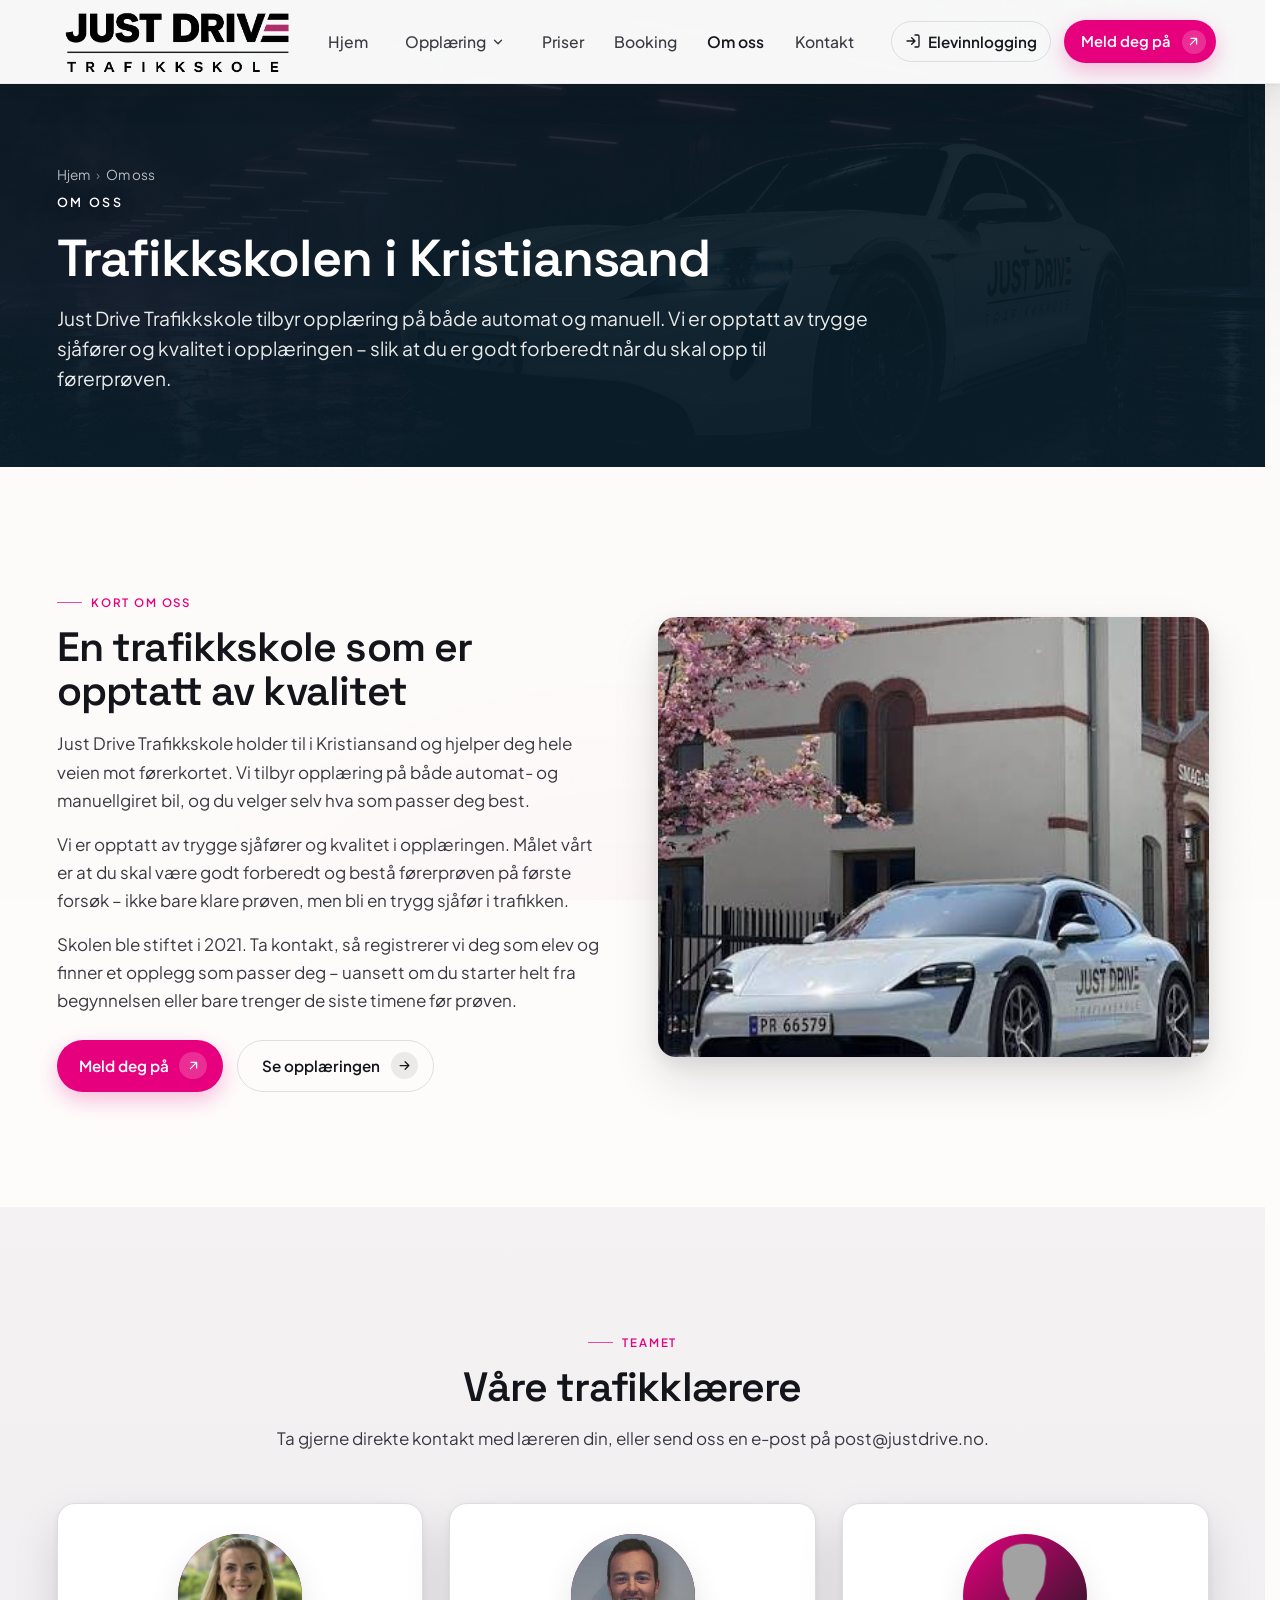
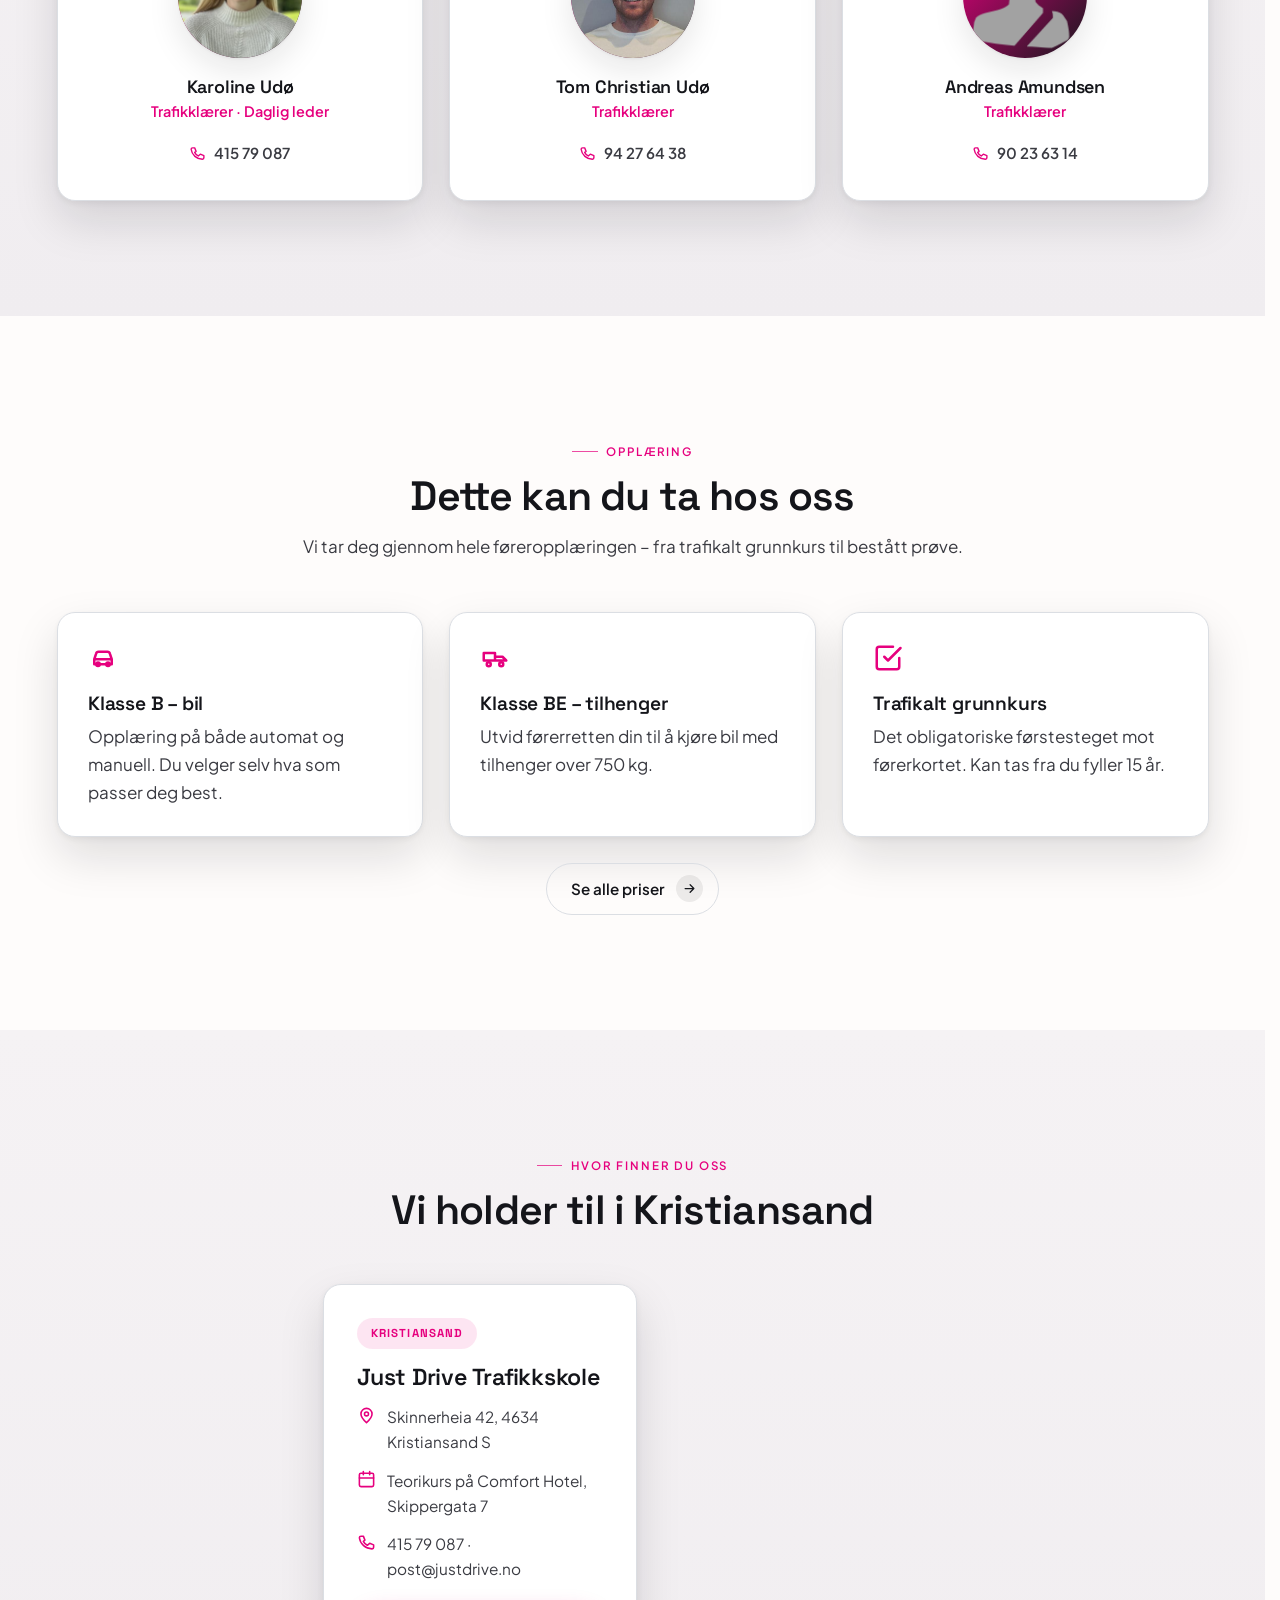
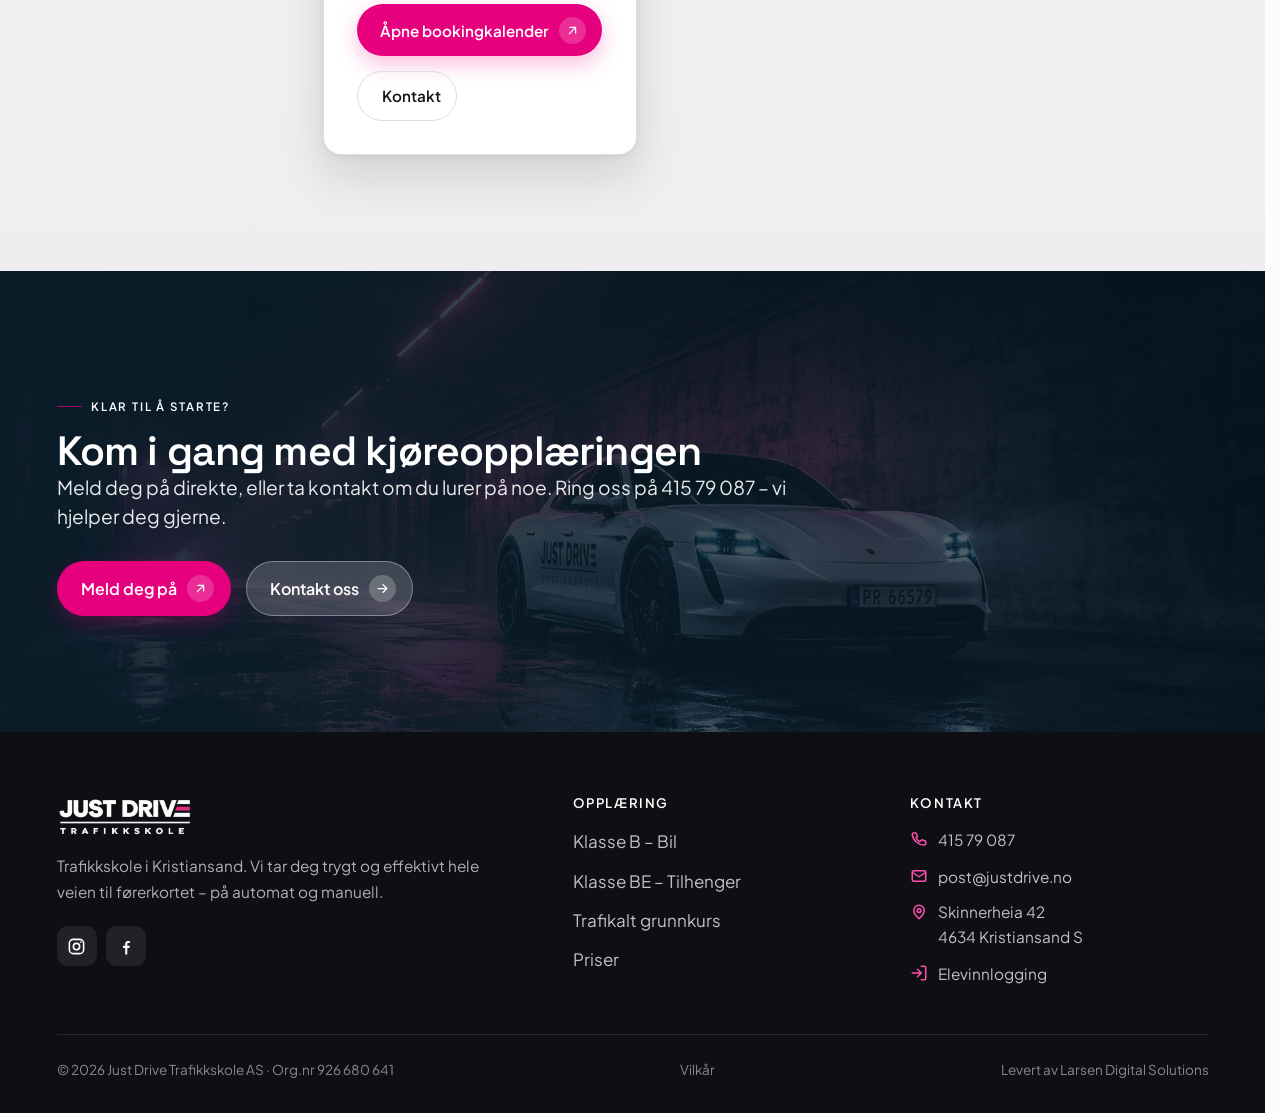
==== om-oss.html @ bc134ac1 "Just Drive Trafikkskole – nettside (utkast) Statisk nettside for Just Drive Trafikkskole AS (Kristia" ====
<!DOCTYPE html>
<html lang="nb">
<head>
  <meta charset="UTF-8">
  <meta name="viewport" content="width=device-width, initial-scale=1">
  <script>document.documentElement.classList.add('js')</script>
  <title>Om oss – Just Drive Trafikkskole i Kristiansand</title>
  <meta name="description" content="Bli kjent med Just Drive Trafikkskole i Kristiansand. Opplæring på automat og manuell, med trafikklærere som er opptatt av trygge sjåfører og kvalitet slik at du består førerprøven på første forsøk.">
  <link rel="canonical" href="https://justdrive.no/om-oss.html">
  <meta name="theme-color" content="#0E0F13">
  <link rel="icon" type="image/png" href="img/favicon.png?v=4">
  <link rel="apple-touch-icon" href="img/favicon.png?v=4">
  <meta property="og:type" content="website">
  <meta property="og:site_name" content="Just Drive Trafikkskole">
  <meta property="og:locale" content="nb_NO">
  <meta property="og:title" content="Om oss – Just Drive Trafikkskole i Kristiansand">
  <meta property="og:description" content="Trafikkskole i Kristiansand. Opplæring på automat og manuell, med fokus på trygge sjåfører og kvalitet i opplæringen.">
  <meta property="og:url" content="https://justdrive.no/om-oss.html">
  <meta property="og:image" content="https://justdrive.no/img/jd-hero.jpg">
  <meta name="twitter:card" content="summary_large_image">
  <meta name="twitter:title" content="Om oss – Just Drive Trafikkskole i Kristiansand">
  <meta name="twitter:description" content="Trafikkskole i Kristiansand. Opplæring på automat og manuell – trygge sjåfører og kvalitet i opplæringen.">
  <meta name="twitter:image" content="https://justdrive.no/img/jd-hero.jpg">
  <meta name="geo.region" content="NO-42">
  <meta name="geo.placename" content="Kristiansand">
  <link rel="stylesheet" href="css/styles.css?v=43">
  <script type="application/ld+json">{"@context":"https://schema.org","@type":"BreadcrumbList","itemListElement":[{"@type":"ListItem","position":1,"name":"Hjem","item":"https://justdrive.no/"},{"@type":"ListItem","position":2,"name":"Om oss","item":"https://justdrive.no/om-oss.html"}]}</script>
  <style>
    .ploc { display: grid; gap: clamp(1.1rem, 2vw, 1.6rem); }
    @media (min-width: 760px) { .ploc { grid-template-columns: 1fr 1fr; } }
    .loc-card { display: flex; flex-direction: column; padding: clamp(1.6rem, 3vw, 2.1rem); }
    .loc-card__tag { display: inline-flex; align-self: flex-start; font-family: var(--font-display); font-weight: 700; font-size: .72rem; letter-spacing: .1em; text-transform: uppercase; color: var(--accent); background: rgba(230,0,126,.1); padding: .36rem .85rem; border-radius: 999px; margin-bottom: 1rem; }
    .loc-card h3 { font-size: 1.45rem; margin-bottom: .9rem; }
    .loc-list { list-style: none; padding: 0; margin: 0 0 1.4rem; display: grid; gap: .8rem; }
    .loc-list li { display: flex; gap: .7rem; align-items: flex-start; font-size: .96rem; color: var(--ink-2); }
    .loc-list svg { flex: none; width: 19px; height: 19px; color: var(--accent); margin-top: 2px; }
    .loc-card .btn-row { margin-top: auto; }
    .team { text-align: center; align-items: center; padding: clamp(1.5rem, 2.6vw, 1.9rem); }
    .team__avatar { width: 124px; height: 124px; border-radius: 50%; overflow: hidden; display: grid; place-items: center; margin: 0 auto 1.2rem; background: linear-gradient(135deg, var(--accent), var(--brand)); box-shadow: var(--shadow-sm); }
    .team__avatar img { width: 100%; height: 100%; object-fit: cover; display: block; }
    .team h3 { font-size: 1.12rem; margin-bottom: .2rem; }
    .team__role { color: var(--accent); font-weight: 600; font-size: .9rem; margin: 0 0 1.1rem; }
    .team__tel { display: inline-flex; align-items: center; gap: .5rem; font-weight: 600; font-size: .94rem; color: var(--ink-2); }
    .team__tel svg { width: 17px; height: 17px; color: var(--accent); flex: none; }
    .team__tel:hover { color: var(--brand); }
  </style>
</head>
<body>
  <a href="#hovedinnhold" class="skip-link">Hopp til innhold</a>

  <!-- ===================== NAV ===================== -->
  <header class="nav">
    <div class="container nav__inner">
      <a class="brand" href="index.html" aria-label="Just Drive Trafikkskole, forside"><img decoding="async" class="brand__logo brand__logo--dark" src="img/logo.png" alt="Just Drive Trafikkskole"><img decoding="async" class="brand__logo brand__logo--light" src="img/logo-hvit.png" alt="" aria-hidden="true"></a>
      <nav class="nav__links" aria-label="Hovedmeny">
        <a href="index.html">Hjem</a>
        <div class="has-dd">
          <button class="dd__btn" aria-haspopup="true" aria-expanded="false">Opplæring
            <svg viewBox="0 0 24 24" fill="none" stroke="currentColor" stroke-width="2.4" stroke-linecap="round" stroke-linejoin="round" aria-hidden="true"><path d="m6 9 6 6 6-6"/></svg>
          </button>
          <div class="dd__panel" role="menu">
            <a href="klasse-b.html" role="menuitem"><span class="dd__ic"><svg viewBox="0 0 24 24" fill="none" stroke="currentColor" stroke-width="2" stroke-linecap="round" stroke-linejoin="round"><path d="M5 13l1.5-4.5A2 2 0 0 1 8.4 7h7.2a2 2 0 0 1 1.9 1.5L19 13M5 13h14v4H5z"/><circle cx="8" cy="17" r="1.4"/><circle cx="16" cy="17" r="1.4"/></svg></span><span><b>Klasse B – Bil</b><span>Manuell eller automat</span></span></a>
            <a href="klasse-be.html" role="menuitem"><span class="dd__ic"><svg viewBox="0 0 24 24" fill="none" stroke="currentColor" stroke-width="2" stroke-linecap="round" stroke-linejoin="round"><path d="M3 8h9v6H3zM12 11h6l3 3v0h-9z"/><circle cx="7" cy="17" r="1.6"/><circle cx="17" cy="17" r="1.6"/></svg></span><span><b>Klasse BE</b><span>Bil med tilhenger</span></span></a>
            <a href="trafikalt-grunnkurs.html" role="menuitem"><span class="dd__ic"><svg viewBox="0 0 24 24" fill="none" stroke="currentColor" stroke-width="2" stroke-linecap="round" stroke-linejoin="round"><path d="M9 11l3 3L22 4"/><path d="M21 12v7a2 2 0 0 1-2 2H5a2 2 0 0 1-2-2V5a2 2 0 0 1 2-2h11"/></svg></span><span><b>Trafikalt grunnkurs</b><span>Obligatorisk førstesteg</span></span></a>
          </div>
        </div>
        <a href="priser.html">Priser</a>
        <a href="booking.html">Booking</a>
        <a href="om-oss.html" aria-current="page">Om oss</a>
        <a href="kontakt.html">Kontakt</a>
      </nav>
      <div class="nav__cta">
        <a class="nav__login" href="https://tabs.no/start" target="_blank" rel="noopener" aria-label="Elevinnlogging (åpner nytt vindu)">
          <svg viewBox="0 0 24 24" fill="none" stroke="currentColor" stroke-width="2" stroke-linecap="round" stroke-linejoin="round" aria-hidden="true"><path d="M15 3h4a2 2 0 0 1 2 2v14a2 2 0 0 1-2 2h-4"/><path d="M10 17 15 12 10 7M15 12H3"/></svg>
          Elevinnlogging
        </a>
        <a class="btn btn--primary" href="kontakt.html">Meld deg på
          <span class="btn__icon" aria-hidden="true"><svg viewBox="0 0 24 24" fill="none" stroke="currentColor" stroke-width="2" stroke-linecap="round" stroke-linejoin="round"><path d="M7 17 17 7M8 7h9v9"/></svg></span>
        </a>
      </div>
      <button class="nav__burger" aria-label="Åpne meny" aria-expanded="false" aria-controls="mobilmeny"><span></span><span></span><span></span></button>
    </div>
  </header>

  <div class="mobile-menu" id="mobilmeny">
    <a class="m-link" href="index.html">Hjem</a>
    <span class="m-link" style="cursor:default;opacity:.7">Opplæring</span>
    <div class="m-sub">
      <a href="klasse-b.html">Klasse B – Bil</a>
      <a href="klasse-be.html">Klasse BE – Tilhenger</a>
      <a href="trafikalt-grunnkurs.html">Trafikalt grunnkurs</a>
    </div>
    <a class="m-link" href="priser.html">Priser</a>
    <a class="m-link" href="booking.html">Booking</a>
    <a class="m-link" href="om-oss.html">Om oss</a>
    <a class="m-link" href="kontakt.html">Kontakt</a>
    <div class="mobile-menu__foot">
      <a class="btn btn--ghost btn--block" href="https://tabs.no/start" target="_blank" rel="noopener">Elevinnlogging</a>
      <a class="btn btn--primary btn--block" href="kontakt.html">Meld deg på</a>
    </div>
  </div>

  <main id="hovedinnhold">

    <!-- ===================== SUBHERO ===================== -->
    <section class="subhero">
      <div class="subhero__bg" aria-hidden="true"><img decoding="async" src="img/jd-hero.jpg" alt="" width="1920" height="900"></div>
      <div class="subhero__scrim" aria-hidden="true"></div>
      <span data-nav-sentinel style="position:absolute;top:60px;height:1px;width:1px"></span>
      <div class="container">
        <nav class="crumbs" aria-label="Brødsmuler"><a href="index.html">Hjem</a><span>›</span> Om oss</nav>
        <span class="eyebrow">Om oss</span>
        <h1 style="margin-top:1rem">Trafikkskolen i Kristiansand</h1>
        <p class="lead">Just Drive Trafikkskole tilbyr opplæring på både automat og manuell. Vi er opptatt av trygge sjåfører og kvalitet i opplæringen – slik at du er godt forberedt når du skal opp til førerprøven.</p>
      </div>
    </section>

    <!-- ===================== KORT OM SKOLEN ===================== -->
    <section class="section">
      <div class="container">
        <div class="split reveal">
          <div class="prose">
            <span class="eyebrow">Kort om oss</span>
            <h2 style="margin:.8rem 0 1rem">En trafikkskole som er opptatt av kvalitet</h2>
            <p>Just Drive Trafikkskole holder til i Kristiansand og hjelper deg hele veien mot førerkortet. Vi tilbyr opplæring på både automat- og manuellgiret bil, og du velger selv hva som passer deg best.</p>
            <p>Vi er opptatt av trygge sjåfører og kvalitet i opplæringen. Målet vårt er at du skal være godt forberedt og bestå førerprøven på første forsøk – ikke bare klare prøven, men bli en trygg sjåfør i trafikken.</p>
            <p>Skolen ble stiftet i 2021. Ta kontakt, så registrerer vi deg som elev og finner et opplegg som passer deg – uansett om du starter helt fra begynnelsen eller bare trenger de siste timene før prøven.</p>
            <div class="btn-row" style="margin-top:1.6rem">
              <a class="btn btn--primary" href="kontakt.html">Meld deg på<span class="btn__icon" aria-hidden="true"><svg viewBox="0 0 24 24" fill="none" stroke="currentColor" stroke-width="2" stroke-linecap="round" stroke-linejoin="round"><path d="M7 17 17 7M8 7h9v9"/></svg></span></a>
              <a class="btn btn--ghost" href="klasse-b.html">Se opplæringen<span class="btn__icon" aria-hidden="true"><svg viewBox="0 0 24 24" fill="none" stroke="currentColor" stroke-width="2" stroke-linecap="round" stroke-linejoin="round"><path d="M5 12h14M13 6l6 6-6 6"/></svg></span></a>
            </div>
          </div>
          <div class="split__media"><img decoding="async" src="img/om-oss.jpg" alt="Just Drive Trafikkskole – skolebilen i Kristiansand" loading="lazy" width="399" height="501"></div>
        </div>
      </div>
    </section>

    <!-- ===================== VÅRE TRAFIKKLÆRERE ===================== -->
    <section class="section section--soft" id="ansatte">
      <div class="container">
        <div class="section-head section-head--center reveal">
          <span class="eyebrow eyebrow--center">Teamet</span>
          <h2>Våre trafikklærere</h2>
          <p class="measure" style="margin:.9rem auto 0">Ta gjerne direkte kontakt med læreren din, eller send oss en e-post på <a href="mailto:post@justdrive.no">post@justdrive.no</a>.</p>
        </div>
        <div class="grid grid-3 reveal">
          <article class="card team">
            <span class="team__avatar"><img decoding="async" src="img/ansatt-karoline.jpg" alt="Karoline Udø" width="124" height="124" loading="lazy"></span>
            <h3>Karoline Udø</h3>
            <p class="team__role">Trafikklærer · Daglig leder</p>
            <a class="team__tel" href="tel:+4741579087"><svg viewBox="0 0 24 24" fill="none" stroke="currentColor" stroke-width="2" stroke-linecap="round" stroke-linejoin="round" aria-hidden="true"><path d="M5 4h3l2 5-2 1.5a11 11 0 0 0 5 5L16 13l5 2v3a2 2 0 0 1-2 2A16 16 0 0 1 3 6a2 2 0 0 1 2-2Z"/></svg>415 79 087</a>
          </article>
          <article class="card team">
            <span class="team__avatar"><img decoding="async" src="img/ansatt-tom.jpg" alt="Tom Christian Udø" width="124" height="124" loading="lazy"></span>
            <h3>Tom Christian Udø</h3>
            <p class="team__role">Trafikklærer</p>
            <a class="team__tel" href="tel:+4794276438"><svg viewBox="0 0 24 24" fill="none" stroke="currentColor" stroke-width="2" stroke-linecap="round" stroke-linejoin="round" aria-hidden="true"><path d="M5 4h3l2 5-2 1.5a11 11 0 0 0 5 5L16 13l5 2v3a2 2 0 0 1-2 2A16 16 0 0 1 3 6a2 2 0 0 1 2-2Z"/></svg>94 27 64 38</a>
          </article>
          <article class="card team">
            <span class="team__avatar"><img decoding="async" src="img/ansatt-andreas.png" alt="Andreas Amundsen" width="124" height="124" loading="lazy"></span>
            <h3>Andreas Amundsen</h3>
            <p class="team__role">Trafikklærer</p>
            <a class="team__tel" href="tel:+4790236314"><svg viewBox="0 0 24 24" fill="none" stroke="currentColor" stroke-width="2" stroke-linecap="round" stroke-linejoin="round" aria-hidden="true"><path d="M5 4h3l2 5-2 1.5a11 11 0 0 0 5 5L16 13l5 2v3a2 2 0 0 1-2 2A16 16 0 0 1 3 6a2 2 0 0 1 2-2Z"/></svg>90 23 63 14</a>
          </article>
        </div>
      </div>
    </section>

    <!-- ===================== HVA VI TILBYR ===================== -->
    <section class="section">
      <div class="container">
        <div class="section-head section-head--center reveal">
          <span class="eyebrow eyebrow--center">Opplæring</span>
          <h2>Dette kan du ta hos oss</h2>
          <p class="measure" style="margin:.9rem auto 0">Vi tar deg gjennom hele føreropplæringen – fra trafikalt grunnkurs til bestått prøve.</p>
        </div>
        <div class="grid grid-3">
          <div class="card reveal" style="padding:1.9rem">
            <span style="color:var(--accent);display:inline-flex"><svg width="30" height="30" viewBox="0 0 24 24" fill="none" stroke="currentColor" stroke-width="2" stroke-linecap="round" stroke-linejoin="round" aria-hidden="true"><path d="M5 13l1.5-4.5A2 2 0 0 1 8.4 7h7.2a2 2 0 0 1 1.9 1.5L19 13M5 13h14v4H5z"/><circle cx="8" cy="17" r="1.4"/><circle cx="16" cy="17" r="1.4"/></svg></span>
            <h3 style="margin:.9rem 0 .4rem;font-size:1.2rem">Klasse B – bil</h3>
            <p>Opplæring på både automat og manuell. Du velger selv hva som passer deg best.</p>
          </div>
          <div class="card reveal" data-delay="1" style="padding:1.9rem">
            <span style="color:var(--accent);display:inline-flex"><svg width="30" height="30" viewBox="0 0 24 24" fill="none" stroke="currentColor" stroke-width="2" stroke-linecap="round" stroke-linejoin="round" aria-hidden="true"><path d="M3 8h9v6H3zM12 11h6l3 3v0h-9z"/><circle cx="7" cy="17" r="1.6"/><circle cx="17" cy="17" r="1.6"/></svg></span>
            <h3 style="margin:.9rem 0 .4rem;font-size:1.2rem">Klasse BE – tilhenger</h3>
            <p>Utvid førerretten din til å kjøre bil med tilhenger over 750 kg.</p>
          </div>
          <div class="card reveal" data-delay="2" style="padding:1.9rem">
            <span style="color:var(--accent);display:inline-flex"><svg width="30" height="30" viewBox="0 0 24 24" fill="none" stroke="currentColor" stroke-width="2" stroke-linecap="round" stroke-linejoin="round" aria-hidden="true"><path d="M9 11l3 3L22 4"/><path d="M21 12v7a2 2 0 0 1-2 2H5a2 2 0 0 1-2-2V5a2 2 0 0 1 2-2h11"/></svg></span>
            <h3 style="margin:.9rem 0 .4rem;font-size:1.2rem">Trafikalt grunnkurs</h3>
            <p>Det obligatoriske førstesteget mot førerkortet. Kan tas fra du fyller 15 år.</p>
          </div>
        </div>
        <div class="center reveal" style="margin-top:1.6rem">
          <a class="btn btn--ghost" href="priser.html">Se alle priser<span class="btn__icon" aria-hidden="true"><svg viewBox="0 0 24 24" fill="none" stroke="currentColor" stroke-width="2" stroke-linecap="round" stroke-linejoin="round"><path d="M5 12h14M13 6l6 6-6 6"/></svg></span></a>
        </div>
      </div>
    </section>

    <!-- ===================== STED ===================== -->
    <section class="section section--soft">
      <div class="container">
        <div class="section-head section-head--center reveal">
          <span class="eyebrow eyebrow--center">Hvor finner du oss</span>
          <h2>Vi holder til i Kristiansand</h2>
        </div>
        <div class="ploc reveal" style="max-width:620px;margin-inline:auto">
          <article class="card loc-card">
            <span class="loc-card__tag">Kristiansand</span>
            <h3>Just Drive Trafikkskole</h3>
            <ul class="loc-list">
              <li><svg viewBox="0 0 24 24" fill="none" stroke="currentColor" stroke-width="2" stroke-linecap="round" stroke-linejoin="round" aria-hidden="true"><path d="M12 21s-7-6.5-7-11a7 7 0 0 1 14 0c0 4.5-7 11-7 11Z"/><circle cx="12" cy="10" r="2.5"/></svg><span>Skinnerheia 42, 4634 Kristiansand S</span></li>
              <li><svg viewBox="0 0 24 24" fill="none" stroke="currentColor" stroke-width="2" stroke-linecap="round" stroke-linejoin="round" aria-hidden="true"><rect x="3" y="4" width="18" height="17" rx="2"/><path d="M16 2v4M8 2v4M3 10h18"/></svg><span>Teorikurs på Comfort Hotel, Skippergata 7</span></li>
              <li><svg viewBox="0 0 24 24" fill="none" stroke="currentColor" stroke-width="2" stroke-linecap="round" stroke-linejoin="round" aria-hidden="true"><path d="M5 4h3l2 5-2 1.5a11 11 0 0 0 5 5L16 13l5 2v3a2 2 0 0 1-2 2A16 16 0 0 1 3 6a2 2 0 0 1 2-2Z"/></svg><span><a href="tel:+4741579087">415 79 087</a> · <a href="mailto:post@justdrive.no">post@justdrive.no</a></span></li>
            </ul>
            <div class="btn-row">
              <a class="btn btn--primary" href="https://justdrivetrafikkskole.tabs.no/kalender" target="_blank" rel="noopener">Åpne bookingkalender<span class="btn__icon" aria-hidden="true"><svg viewBox="0 0 24 24" fill="none" stroke="currentColor" stroke-width="2" stroke-linecap="round" stroke-linejoin="round"><path d="M7 17 17 7M8 7h9v9"/></svg></span></a>
              <a class="btn btn--ghost" href="kontakt.html">Kontakt</a>
            </div>
          </article>
        </div>
      </div>
    </section>

    <!-- ===================== CTA-BAND ===================== -->
    <section class="cta-band section reveal">
      <div class="cta-band__bg" aria-hidden="true"><img decoding="async" src="img/jd-hero-2.jpg" alt="" width="1920" height="900" loading="lazy"></div>
      <div class="cta-band__scrim" aria-hidden="true"></div>
      <div class="container">
        <span class="eyebrow" style="color:#fff">Klar til å starte?</span>
        <h2 style="margin-top:.8rem">Kom i gang med kjøreopplæringen</h2>
        <p class="lead" style="max-width:56ch">Meld deg på direkte, eller ta kontakt om du lurer på noe. Ring oss på 415 79 087 – vi hjelper deg gjerne.</p>
        <div class="btn-row" style="margin-top:1.8rem">
          <a class="btn btn--primary btn--lg" href="kontakt.html">Meld deg på
            <span class="btn__icon" aria-hidden="true"><svg viewBox="0 0 24 24" fill="none" stroke="currentColor" stroke-width="2" stroke-linecap="round" stroke-linejoin="round"><path d="M7 17 17 7M8 7h9v9"/></svg></span>
          </a>
          <a class="btn btn--glass btn--lg" href="kontakt.html">Kontakt oss
            <span class="btn__icon" aria-hidden="true"><svg viewBox="0 0 24 24" fill="none" stroke="currentColor" stroke-width="2" stroke-linecap="round" stroke-linejoin="round"><path d="M5 12h14M13 6l6 6-6 6"/></svg></span>
          </a>
        </div>
      </div>
    </section>

  </main>

  <!-- ===================== FOOTER ===================== -->
  <footer class="footer">
    <div class="container">
      <div class="footer__grid">
        <div>
          <a class="brand" href="index.html" aria-label="Just Drive Trafikkskole, forside">
            <img decoding="async" class="brand__logo" src="img/logo-hvit.png" style="height:40px;width:auto;background:none;padding:0;border:0;border-radius:0;box-shadow:none" alt="Just Drive Trafikkskole">
          </a>
          <p class="footer__about">Trafikkskole i Kristiansand. Vi tar deg trygt og effektivt hele veien til førerkortet – på automat og manuell.</p>
          <div class="footer__social"><a href="https://www.instagram.com/justdrivetrafikkskole/" target="_blank" rel="noopener" aria-label="Følg Just Drive Trafikkskole på Instagram"><svg viewBox="0 0 24 24" fill="none" stroke="currentColor" stroke-width="2" stroke-linecap="round" stroke-linejoin="round" aria-hidden="true"><rect x="3" y="3" width="18" height="18" rx="5"/><circle cx="12" cy="12" r="4"/><circle cx="17.5" cy="6.5" r="1" fill="currentColor" stroke="none"/></svg></a><a href="https://www.facebook.com/justdrivetrafikkskole" target="_blank" rel="noopener" aria-label="Følg Just Drive Trafikkskole på Facebook"><svg viewBox="0 0 24 24" fill="currentColor" aria-hidden="true"><path d="M13 22v-8h2.7l.4-3H13V9.1c0-.87.3-1.46 1.56-1.46H16.2V5.02C15.86 4.97 14.84 4.9 13.85 4.9c-2.06 0-3.47 1.26-3.47 3.57V11H7.7v3h2.68v8H13Z"/></svg></a></div>
        </div>
        <div>
          <h4>Opplæring</h4>
          <ul>
            <li><a href="klasse-b.html">Klasse B – Bil</a></li>
            <li><a href="klasse-be.html">Klasse BE – Tilhenger</a></li>
            <li><a href="trafikalt-grunnkurs.html">Trafikalt grunnkurs</a></li>
            <li><a href="priser.html">Priser</a></li>
          </ul>
        </div>
        <div>
          <h4>Kontakt</h4>
          <ul class="footer__contact">
            <li><svg viewBox="0 0 24 24" fill="none" stroke="currentColor" stroke-width="2" stroke-linecap="round" stroke-linejoin="round" aria-hidden="true"><path d="M5 4h3l2 5-2 1.5a11 11 0 0 0 5 5L16 13l5 2v3a2 2 0 0 1-2 2A16 16 0 0 1 3 6a2 2 0 0 1 2-2Z"/></svg><a href="tel:+4741579087">415 79 087</a></li><li><svg viewBox="0 0 24 24" fill="none" stroke="currentColor" stroke-width="2" stroke-linecap="round" stroke-linejoin="round" aria-hidden="true"><rect x="3" y="5" width="18" height="14" rx="2"/><path d="m3 7 9 6 9-6"/></svg><a href="mailto:post@justdrive.no">post@justdrive.no</a></li>
            <li><svg viewBox="0 0 24 24" fill="none" stroke="currentColor" stroke-width="2" stroke-linecap="round" stroke-linejoin="round" aria-hidden="true"><path d="M12 21s-7-6.5-7-11a7 7 0 0 1 14 0c0 4.5-7 11-7 11Z"/><circle cx="12" cy="10" r="2.5"/></svg><span style="line-height:1.6">Skinnerheia 42<br>4634 Kristiansand S</span></li>
            <li><svg viewBox="0 0 24 24" fill="none" stroke="currentColor" stroke-width="2" stroke-linecap="round" stroke-linejoin="round" aria-hidden="true"><path d="M15 3h4a2 2 0 0 1 2 2v14a2 2 0 0 1-2 2h-4"/><path d="M10 17 15 12 10 7M15 12H3"/></svg><a href="https://tabs.no/start" target="_blank" rel="noopener">Elevinnlogging</a></li>
          </ul>
        </div>
      </div>
      <div class="footer__bar">
        <span>© <span data-year>2026</span> Just Drive Trafikkskole AS · Org.nr 926 680 641</span>
        <a href="vilkar.html">Vilkår</a>
        <span>Levert av Larsen Digital Solutions</span>
      </div>
    </div>
  </footer>

  <div class="mbar">
    <a class="btn btn--ghost" href="priser.html">Se priser</a>
    <a class="btn btn--primary" href="kontakt.html">Meld deg på
      <span class="btn__icon" aria-hidden="true"><svg viewBox="0 0 24 24" fill="none" stroke="currentColor" stroke-width="2" stroke-linecap="round" stroke-linejoin="round"><path d="M7 17 17 7M8 7h9v9"/></svg></span>
    </a>
  </div>

  <script src="js/main.js?v=13" defer></script>
</body>
</html>
---- css/styles.css ----
/* =====================================================================
   Thor Trafikk — designsystem (Molde)
   Palett: "Veibane". Grønn = funksjonell aksent (handling/godkjent),
   rød = sjelden merkevare-spark (logo, tynn understrek), gull = stjerner.
   Radius: knapper = pill, kort = 18px, input = 10px.
   Fonter: Space Grotesk (display) + Plus Jakarta Sans (brødtekst), selvhostet.
   ===================================================================== */

/* ---------- Fonter ---------- */
@font-face { font-family: 'Space Grotesk'; font-style: normal; font-weight: 500; font-display: swap; src: url('../fonts/space-grotesk-500.woff2') format('woff2'); }
@font-face { font-family: 'Space Grotesk'; font-style: normal; font-weight: 600; font-display: swap; src: url('../fonts/space-grotesk-600.woff2') format('woff2'); }
@font-face { font-family: 'Space Grotesk'; font-style: normal; font-weight: 700; font-display: swap; src: url('../fonts/space-grotesk-700.woff2') format('woff2'); }
@font-face { font-family: 'Plus Jakarta Sans'; font-style: normal; font-weight: 400; font-display: swap; src: url('../fonts/jakarta-400.woff2') format('woff2'); }
@font-face { font-family: 'Plus Jakarta Sans'; font-style: normal; font-weight: 500; font-display: swap; src: url('../fonts/jakarta-500.woff2') format('woff2'); }
@font-face { font-family: 'Plus Jakarta Sans'; font-style: normal; font-weight: 600; font-display: swap; src: url('../fonts/jakarta-600.woff2') format('woff2'); }
@font-face { font-family: 'Plus Jakarta Sans'; font-style: normal; font-weight: 700; font-display: swap; src: url('../fonts/jakarta-700.woff2') format('woff2'); }

/* ---------- Tokens ---------- */
:root {
  --ink: #14151A;          /* tekst – nær sort */
  --ink-2: #3A3B42;        /* sekundær tekst */
  --muted: #6B7177;        /* dempet */
  --brand: #17181D;        /* nær sort: solid-nav-lenker, aksent på lyst */
  --brand-dark: #000000;
  --accent: #E6007E;       /* JUST DRIVE magenta – CTA-bakgrunn (hvit tekst, AA ~5:1) */
  --accent-hover: #C0006A;
  --accent-bright: #FF4FB0;/* dekor: fokusring, ikon-uthev */
  --spark: #E6007E;        /* magenta-spark fra logoen */
  --gold: #F4B740;         /* stjerner */
  --bg: #FEFCFB;           /* varm, lys near-white – hvite kort popper, ikke grått */
  --bg-soft: #F7EFF3;      /* mild blush i merkefargen (ikke grått) */
  --bg-deep: #0E0F13;      /* mørk seksjon / footer – nær sort */
  --surface: #FFFFFF;
  --hairline: #DBDEE3;
  --hairline-soft: #EAECEF;

  --r-card: 18px;
  --r-card-inner: 12px;
  --r-input: 10px;
  --r-sm: 8px;
  --r-pill: 999px;

  --shadow-sm: 0 1px 3px rgba(17,18,22,.06), 0 12px 32px rgba(17,18,22,.10);
  --shadow-md: 0 6px 20px rgba(17,18,22,.08), 0 22px 48px rgba(17,18,22,.12);
  --shadow-lg: 0 30px 70px rgba(23,24,29,.16);

  --ease: cubic-bezier(0.16, 1, 0.3, 1);
  --ease-spring: cubic-bezier(0.32, 0.72, 0, 1);

  --font-display: 'Space Grotesk', ui-sans-serif, system-ui, sans-serif;
  --font-body: 'Plus Jakarta Sans', ui-sans-serif, system-ui, sans-serif;

  --maxw: 1200px;
  --nav-h: 84px;
}

/* ---------- Reset / base ---------- */
*, *::before, *::after { box-sizing: border-box; }
* { margin: 0; }
html { scroll-behavior: smooth; -webkit-text-size-adjust: 100%; scrollbar-gutter: stable; scroll-padding-top: calc(var(--nav-h) + 16px); }
body {
  font-family: var(--font-body);
  color: var(--ink);
  background: var(--bg);
  font-size: 1.0625rem;
  line-height: 1.65;
  -webkit-font-smoothing: antialiased;
  text-rendering: optimizeLegibility;
  overflow-x: hidden;
}
/* Ambient dybde: subtile gløder + grain – faste lag bak innholdet (ingen blur → ingen scroll-kost) */
body::before {
  content: ''; position: fixed; inset: 0; z-index: -1; pointer-events: none;
  background:
    radial-gradient(66rem 46rem at 3% -12%, rgba(230,0,126,.055), transparent 56%),
    radial-gradient(58rem 46rem at 106% 2%, rgba(16,17,22,.06), transparent 55%),
    radial-gradient(58rem 44rem at 50% 120%, rgba(230,0,126,.03), transparent 60%);
}
body::after {
  content: ''; position: fixed; inset: 0; z-index: -1; pointer-events: none; opacity: .035;
  background-image: url("data:image/svg+xml,%3Csvg xmlns='http://www.w3.org/2000/svg' width='200' height='200'%3E%3Cfilter id='n'%3E%3CfeTurbulence type='fractalNoise' baseFrequency='0.8' numOctaves='2' stitchTiles='stitch'/%3E%3C/filter%3E%3Crect width='100%25' height='100%25' filter='url(%23n)'/%3E%3C/svg%3E");
  background-size: 200px 200px;
}
img { display: block; max-width: 100%; height: auto; }
a { color: inherit; text-decoration: none; }
button { font: inherit; cursor: pointer; }
[hidden] { display: none !important; }
:focus-visible { outline: 2px solid var(--accent-bright); outline-offset: 3px; border-radius: 4px; }

/* ---------- Typografi ---------- */
h1, h2, h3, h4 { font-family: var(--font-display); font-weight: 600; line-height: 1.08; letter-spacing: -0.02em; color: var(--ink); }
.h-display { font-size: clamp(2.6rem, 6vw, 4.6rem); font-weight: 700; line-height: 1.02; letter-spacing: -0.03em; }
h1 { font-size: clamp(2.1rem, 4.2vw, 3.25rem); }
h2 { font-size: clamp(1.8rem, 3.2vw, 2.6rem); }
h3 { font-size: clamp(1.2rem, 1.6vw, 1.45rem); letter-spacing: -0.01em; }
p { color: var(--ink-2); }
.lead { font-size: clamp(1.1rem, 1.5vw, 1.3rem); color: var(--ink-2); line-height: 1.55; }
.measure { max-width: 62ch; }
.muted { color: var(--muted); }
strong { font-weight: 600; color: var(--ink); }
.prose p + p { margin-top: 1rem; }
.prose h3 { margin: 2rem 0 .6rem; }
.prose ul { margin: 1rem 0 0; padding-left: 0; list-style: none; display: grid; gap: .7rem; }
.prose ul li { position: relative; padding-left: 1.6rem; color: var(--ink-2); }
.prose ul li::before { content: ""; position: absolute; left: 0; top: .62em; width: 8px; height: 8px; border-radius: 50%; background: var(--accent); }

.eyebrow {
  display: inline-flex; align-items: center; gap: .55rem;
  font-family: var(--font-body); font-weight: 600;
  font-size: .72rem; letter-spacing: .16em; text-transform: uppercase;
  color: var(--accent);
}
.eyebrow::before { content: ""; width: 1.6rem; height: 1px; background: var(--accent); display: inline-block; opacity: .7; }
.eyebrow--center { justify-content: center; }

/* ---------- Layout ---------- */
.container { width: 100%; max-width: var(--maxw); margin-inline: auto; padding-inline: 24px; }
.container--narrow { max-width: 860px; }
.section { padding-block: clamp(72px, 9vw, 132px); }
.section--soft { background: linear-gradient(180deg, #F5F2F4 0%, #F0EDF0 100%); }
.section--deep { background: var(--bg-deep); color: #ECEEF1; }
.section--tight { padding-block: clamp(56px, 6vw, 88px); }
.section-head { max-width: 64ch; margin-bottom: clamp(2.2rem, 4vw, 3.4rem); }
.section-head h2 { margin-top: .8rem; }
.section-head p { margin-top: 1rem; }
.section-head--center { margin-inline: auto; text-align: center; }

.grid { display: grid; gap: clamp(1.1rem, 2vw, 1.6rem); }
@media (min-width: 768px) {
  .grid-2 { grid-template-columns: repeat(2, 1fr); }
  .grid-3 { grid-template-columns: repeat(3, 1fr); }
  .grid-4 { grid-template-columns: repeat(4, 1fr); }
}

/* ---------- Knapper ---------- */
.btn {
  display: inline-flex; align-items: center; gap: .65rem;
  font-family: var(--font-body); font-weight: 600; font-size: .95rem;
  padding: .72rem .95rem .72rem 1.35rem;
  border-radius: var(--r-pill); border: 1px solid transparent;
  transition: transform .4s var(--ease-spring), background-color .3s var(--ease), box-shadow .3s var(--ease), color .3s var(--ease), border-color .3s var(--ease);
  white-space: nowrap;
}
.btn:active { transform: scale(.975); }
.btn__icon { display: grid; place-items: center; width: 1.7rem; height: 1.7rem; border-radius: var(--r-pill); background: rgba(255,255,255,.18); transition: transform .45s var(--ease-spring), background-color .3s var(--ease); }
.btn__icon svg { width: 15px; height: 15px; }
.btn:hover .btn__icon { transform: translate(2px, -1px); }

.btn--primary { background: var(--accent); color: #fff; box-shadow: 0 8px 22px rgba(230,0,126,.26); }
.btn--primary:hover { background: var(--accent-hover); box-shadow: 0 12px 30px rgba(230,0,126,.32); }

.btn--ghost { background: transparent; color: var(--ink); border-color: var(--hairline); padding-left: 1.5rem; }
.btn--ghost:hover { border-color: var(--brand); background: rgba(23,24,29,.04); }
.btn--ghost .btn__icon { background: rgba(23,24,29,.08); color: var(--brand); }

.btn--glass { background: rgba(255,255,255,.17); color: #fff; border-color: rgba(255,255,255,.34); padding-left: 1.5rem; }
.btn--glass:hover { background: rgba(255,255,255,.2); }
.btn--glass .btn__icon { background: rgba(255,255,255,.22); }

.btn--lg { font-size: 1rem; padding: .82rem 1rem .82rem 1.45rem; }
.btn--block { display: flex; justify-content: center; width: 100%; }
.btn-row { display: flex; flex-wrap: wrap; gap: .9rem; }

/* ---------- Navigasjon ---------- */
.nav { position: fixed; inset: 0 0 auto 0; z-index: 100; height: var(--nav-h); display: flex; align-items: center; transition: background-color .4s var(--ease), box-shadow .4s var(--ease), border-color .4s var(--ease); border-bottom: 1px solid transparent; }
.nav__inner { display: flex; align-items: center; justify-content: space-between; gap: 1.25rem; width: 100%; }
.nav.is-solid { background: rgba(255,255,255,.97); border-color: var(--hairline-soft); box-shadow: var(--shadow-sm); }
.brand { display: inline-flex; align-items: center; }
.brand__logo { height: 42px; width: auto; display: block; }
/* tekstlogo-fallback til ekte logo er på plass */
.brand__text { font-family: var(--font-display); font-weight: 700; font-size: 1.35rem; letter-spacing: -0.02em; color: #fff; display: inline-flex; align-items: center; gap: .55rem; transition: color .4s var(--ease); }
.nav.is-solid .brand__text { color: var(--ink); }
.brand__text .spark { color: var(--spark); }
.brand__mark { width: 30px; height: 30px; flex: none; }

.nav__links { display: none; align-items: center; gap: 1.9rem; }
.nav__links > a, .dd__btn { font-weight: 500; font-size: .98rem; color: rgba(255,255,255,.88); transition: color .25s var(--ease); background: none; border: 0; font-family: var(--font-body); }
.nav.is-solid .nav__links > a, .nav.is-solid .dd__btn { color: var(--ink-2); }
.nav__links > a:hover, .dd__btn:hover { color: #fff; }
.nav.is-solid .nav__links > a:hover, .nav.is-solid .dd__btn:hover { color: var(--brand); }
.nav__links a[aria-current="page"] { color: #fff; font-weight: 600; }
.nav.is-solid .nav__links a[aria-current="page"] { color: var(--brand); }

/* dropdown */
.has-dd { position: relative; }
.dd__btn { display: inline-flex; align-items: center; gap: .35rem; cursor: pointer; }
.dd__btn svg { width: 14px; height: 14px; transition: transform .3s var(--ease); }
.has-dd:hover .dd__btn svg, .dd__btn[aria-expanded="true"] svg { transform: rotate(180deg); }
.dd__panel {
  position: absolute; top: calc(100% + 18px); left: 50%; transform: translateX(-50%) translateY(10px);
  min-width: 348px; background: #fff; border: 1px solid var(--hairline-soft); border-radius: 18px;
  box-shadow: 0 2px 8px rgba(17,18,22,.04), 0 24px 56px rgba(17,18,22,.16); padding: .5rem;
  opacity: 0; visibility: hidden; transition: opacity .28s var(--ease), transform .45s var(--ease-spring), visibility .28s; z-index: 50;
}
/* liten pil opp mot knappen */
.dd__panel::before { content: ""; position: absolute; top: -7px; left: 50%; transform: translateX(-50%) rotate(45deg); width: 14px; height: 14px; background: #fff; border-left: 1px solid var(--hairline-soft); border-top: 1px solid var(--hairline-soft); border-radius: 4px 0 0 0; }
.has-dd:hover .dd__panel, .has-dd:focus-within .dd__panel, .dd__panel.is-open { opacity: 1; visibility: visible; transform: translateX(-50%) translateY(0); }
.dd__panel a { position: relative; display: flex; gap: .9rem; align-items: center; padding: .8rem .9rem; border-radius: 13px; color: var(--ink); transition: background-color .22s var(--ease); }
.dd__panel a + a { margin-top: 2px; }
.dd__panel a:hover, .dd__panel a:focus-visible { background: var(--bg-soft); }
.dd__panel a[aria-current="page"] { background: rgba(230,0,126,.06); }
.dd__ic { flex: none; width: 42px; height: 42px; border-radius: 12px; display: grid; place-items: center; background: var(--bg-soft); color: var(--accent); border: 1px solid var(--hairline-soft); transition: background-color .22s var(--ease), color .22s var(--ease), border-color .22s var(--ease); }
.dd__panel a:hover .dd__ic, .dd__panel a[aria-current="page"] .dd__ic { background: var(--accent); color: #fff; border-color: var(--accent); }
.dd__ic svg { width: 20px; height: 20px; }
.dd__panel b { display: block; font-family: var(--font-display); font-weight: 600; font-size: 1rem; letter-spacing: -0.01em; color: var(--ink); transition: color .22s var(--ease); }
.dd__panel a:hover b { color: var(--brand); }
.dd__panel a > span:last-child > span { display: block; font-size: .82rem; color: var(--muted); line-height: 1.35; margin-top: .1rem; }

.nav__cta { display: none; align-items: center; gap: .8rem; }
.nav__login { font-weight: 600; font-size: .95rem; color: #fff; display: inline-flex; align-items: center; gap: .45rem; padding: .46rem .8rem; border-radius: var(--r-pill); border: 1px solid rgba(255,255,255,.34); transition: background-color .25s var(--ease), border-color .25s var(--ease), color .25s var(--ease); }
.nav__login:hover { background: rgba(255,255,255,.14); }
.nav__login svg { width: 16px; height: 16px; }
.nav.is-solid .nav__login { color: var(--brand); border-color: var(--hairline); }
.nav.is-solid .nav__login:hover { background: var(--bg-soft); border-color: var(--brand); }

.nav__burger { display: flex; flex-direction: column; align-items: center; justify-content: center; gap: 5px; width: 46px; height: 46px; border-radius: 12px; background: rgba(255,255,255,.14); border: 1px solid rgba(255,255,255,.25); }
.nav.is-solid .nav__burger { background: var(--bg-soft); border-color: var(--hairline); }
.nav__burger span { display: block; width: 20px; height: 2px; background: #fff; border-radius: 2px; transition: transform .4s var(--ease-spring), opacity .25s var(--ease); }
.nav.is-solid .nav__burger span { background: var(--ink); }
.nav__burger[aria-expanded="true"] span:nth-child(1) { transform: translateY(7px) rotate(45deg); }
.nav__burger[aria-expanded="true"] span:nth-child(2) { opacity: 0; }
.nav__burger[aria-expanded="true"] span:nth-child(3) { transform: translateY(-7px) rotate(-45deg); }

@media (min-width: 1040px) {
  .nav__links, .nav__cta { display: flex; }
  .nav__burger { display: none; }
}

/* mobilmeny-overlegg */
.mobile-menu { position: fixed; inset: 0; z-index: 99; padding: calc(var(--nav-h) + 18px) 24px 28px; background: rgba(14,15,19,.985); display: flex; flex-direction: column; gap: .1rem; overflow-y: auto; opacity: 0; visibility: hidden; transform: translateY(-8px); transition: opacity .4s var(--ease), transform .5s var(--ease-spring), visibility .4s; }
.mobile-menu.is-open { opacity: 1; visibility: visible; transform: none; }
.mobile-menu a.m-link { font-family: var(--font-display); font-weight: 600; font-size: 1.5rem; color: #fff; padding: .55rem 0; border-bottom: 1px solid rgba(255,255,255,.12); opacity: 0; transform: translateY(14px); transition: opacity .5s var(--ease), transform .6s var(--ease-spring); }
.mobile-menu.is-open a.m-link { opacity: 1; transform: none; }
.mobile-menu.is-open a.m-link:nth-child(1) { transition-delay: .06s; }
.mobile-menu.is-open a.m-link:nth-child(2) { transition-delay: .10s; }
.mobile-menu.is-open a.m-link:nth-child(3) { transition-delay: .14s; }
.mobile-menu.is-open a.m-link:nth-child(4) { transition-delay: .18s; }
.mobile-menu.is-open a.m-link:nth-child(5) { transition-delay: .22s; }
.mobile-menu.is-open a.m-link:nth-child(6) { transition-delay: .26s; }
.m-sub { display: grid; grid-template-columns: 1fr 1fr; gap: .4rem; padding: .7rem 0; opacity: 0; transform: translateY(14px); transition: opacity .5s var(--ease) .2s, transform .6s var(--ease-spring) .2s; }
.mobile-menu.is-open .m-sub { opacity: 1; transform: none; }
.m-sub a { font-size: .95rem; font-weight: 600; color: rgba(255,255,255,.92); background: rgba(255,255,255,.08); border-radius: 10px; padding: .65rem .8rem; }
.mobile-menu__foot { margin-top: auto; display: grid; gap: .8rem; padding-top: 1.4rem; }
.mobile-menu__foot .btn { width: 100%; justify-content: center; }
.mobile-menu__tel { color: #fff; font-size: 1.1rem; font-weight: 600; display: inline-flex; align-items: center; gap: .6rem; justify-content: center; }
body.menu-open { overflow: hidden; }
body.menu-open .nav { background: transparent; box-shadow: none; border-color: transparent; }
body.menu-open .brand__text { color: #fff; }

/* ---------- Hero ---------- */
.hero { position: relative; width: 100%; min-height: clamp(620px, 90vh, 860px); display: flex; align-items: stretch; color: #fff; isolation: isolate; }
.hero__bg { position: absolute; inset: 0; z-index: -2; overflow: hidden; }
.hero__bg img { width: 100%; height: 100%; object-fit: cover; }
.hero__scrim { position: absolute; inset: 0; z-index: -1; background: linear-gradient(90deg, rgba(14,15,19,.80) 0%, rgba(14,15,19,.55) 24%, rgba(14,15,19,.22) 48%, rgba(14,15,19,0) 72%); }
.hero__inner { display: flex; flex-direction: column; justify-content: space-between; padding-top: calc(var(--nav-h) + clamp(2.5rem, 12vh, 7.5rem)); padding-bottom: clamp(1.6rem, 4vh, 2.6rem); }
@media (min-width: 1024px) { .hero .hero__inner { max-width: none; margin-inline: 0; padding-left: clamp(40px, 7vw, 150px); padding-right: 40px; } }
.hero h1 { color: #fff; margin: 1.2rem 0 1.3rem; max-width: 16ch; font-size: clamp(2.4rem, 5vw, 3.8rem); line-height: 1.05; letter-spacing: -0.03em; text-shadow: 0 2px 34px rgba(0,0,0,.34); }
.hero .lead { color: rgba(255,255,255,.93); max-width: 34ch; text-shadow: 0 1px 14px rgba(0,0,0,.35); }
.hero .eyebrow, .subhero .eyebrow { color: rgba(255,255,255,.96); font-size: .78rem; letter-spacing: .22em; text-shadow: 0 1px 14px rgba(0,0,0,.5); }
.hero .eyebrow::before, .subhero .eyebrow::before { display: none; }
.hero .btn-row { margin-top: 2rem; }
.hero__badges { display: flex; flex-wrap: wrap; gap: .7rem 2.2rem; justify-content: center; }
.hero__badge { display: inline-flex; align-items: center; gap: .6rem; font-weight: 600; font-size: .95rem; color: #fff; text-shadow: 0 1px 10px rgba(0,0,0,.45); }
.hero__badge svg { width: 20px; height: 20px; color: var(--accent-bright); flex: none; }
/* Hero på mobil: la høyden følge innholdet og pakk punktene pent */
@media (max-width: 700px) {
  .hero { min-height: auto; }
  .hero__inner { padding-top: calc(var(--nav-h) + 1.8rem); padding-bottom: 2rem; gap: 2.4rem; }
  .hero__badges { justify-content: flex-start; gap: .55rem 1.5rem; }
}

@media (prefers-reduced-motion: no-preference) {
  html.js .hero__inner > * { opacity: 0; animation: heroIn .9s var(--ease) both; }
  html.js .hero__inner > h1 { animation-delay: .12s; }
  html.js .hero__inner > .lead { animation-delay: .24s; }
  html.js .hero__inner > .btn-row { animation-delay: .36s; }
  html.js .hero__inner > .hero__badges { animation-delay: .48s; }
}
@keyframes heroIn { from { opacity: 0; transform: translateY(18px); filter: blur(6px); } to { opacity: 1; transform: none; filter: blur(0); } }

/* ---------- Sub-hero (innersider) ---------- */
.subhero { position: relative; color: #fff; isolation: isolate; overflow: hidden; padding-top: calc(var(--nav-h) + clamp(2.6rem, 7vw, 5rem)); padding-bottom: clamp(2.6rem, 7vw, 4.6rem); background: var(--bg-deep); }
.subhero__bg { position: absolute; inset: 0; z-index: -2; }
.subhero__bg img { width: 100%; height: 100%; object-fit: cover; opacity: .4; }
.subhero__scrim { position: absolute; inset: 0; z-index: -1; background: linear-gradient(180deg, rgba(10,30,42,.72), rgba(10,30,42,.93)); }
.subhero h1 { color: #fff; margin: 1rem 0 1.1rem; max-width: 20ch; }
.subhero .lead { color: rgba(255,255,255,.9); max-width: 58ch; }
.subhero .eyebrow { color: #fff; }
.subhero .btn-row { margin-top: 1.8rem; }
.crumbs { font-size: .85rem; color: rgba(255,255,255,.7); display: flex; flex-wrap: wrap; gap: .4rem; align-items: center; }
.crumbs a:hover { color: #fff; }
.crumbs span { opacity: .6; }

/* ---------- Fordeler (linjeikoner) ---------- */
.fordeler { display: grid; gap: clamp(1.8rem, 3vw, 2.6rem); }
@media (min-width: 768px) { .fordeler { grid-template-columns: repeat(3, 1fr); } }
.fordel__ic { color: var(--accent); margin-bottom: 1rem; }
.fordel__ic svg { width: 30px; height: 30px; }
.fordel h3 { font-size: 1.16rem; margin-bottom: .45rem; }
.fordel p { font-size: .98rem; }

/* ---------- Trust-stripe / stats ---------- */
.trust { background: var(--brand); color: #fff; padding-block: 13px; }
.trust__grid { display: grid; grid-template-columns: repeat(2, 1fr); gap: 1px; background: rgba(255,255,255,.16); border-radius: var(--r-card); overflow: hidden; }
@media (min-width: 768px) { .trust__grid { grid-template-columns: repeat(4, 1fr); } }
.trust__item { background: var(--brand); padding: .55rem 1rem; text-align: center; }
.trust__item--link { transition: background-color .25s var(--ease); }
.trust__item--link:hover { background: var(--brand-dark); }
.trust__item--link .trust__label { text-decoration: underline; text-underline-offset: 3px; text-decoration-color: rgba(255,255,255,.4); }
.trust__num { font-family: var(--font-display); font-weight: 700; font-size: clamp(1.02rem, 1.5vw, 1.3rem); line-height: 1.1; letter-spacing: -0.02em; display: block; }
.trust__label { display: block; margin-top: .2rem; font-size: .78rem; color: rgba(255,255,255,.8); }

.stats { display: grid; grid-template-columns: repeat(2, 1fr); gap: .6rem clamp(.8rem, 2vw, 1.2rem); max-width: 900px; margin-inline: auto; }
@media (min-width: 820px) { .stats { grid-template-columns: repeat(4, 1fr); } }
.stat { text-align: center; padding: .7rem .5rem; }
@media (min-width: 820px) { .stat + .stat { border-left: 1px solid var(--hairline-soft); } .section--deep .stat + .stat { border-left-color: rgba(255,255,255,.14); } }
.stat__num { display: block; font-family: var(--font-display); font-weight: 700; font-size: clamp(2rem, 3.4vw, 2.7rem); line-height: 1; letter-spacing: -0.03em; color: var(--accent); white-space: nowrap; }
.section--deep .stat__num { color: #fff; }
.stat__label { display: block; margin-top: .5rem; font-size: .9rem; line-height: 1.3; color: var(--muted); }
.section--deep .stat__label { color: rgba(236,238,241,.74); }

/* ---------- Kort ---------- */
.card { background: var(--surface); border-radius: var(--r-card); border: 1px solid var(--hairline); box-shadow: 0 2px 6px rgba(17,18,22,.06), 0 20px 46px rgba(17,18,22,.13); transition: transform .5s var(--ease), box-shadow .5s var(--ease); }
.card:hover { transform: translateY(-4px); box-shadow: var(--shadow-md); }
.bezel { background: var(--bg-soft); border: 1px solid var(--hairline); border-radius: calc(var(--r-card) + 6px); padding: 7px; box-shadow: var(--shadow-md); }
.bezel__inner { background: var(--surface); border-radius: var(--r-card); box-shadow: inset 0 1px 0 rgba(255,255,255,.7), 0 1px 2px rgba(17,18,22,.04); padding: clamp(1.5rem, 3vw, 2.6rem); }

/* ---------- Tjeneste-/klassekort ---------- */
.svc { display: flex; flex-direction: column; overflow: hidden; }
.svc__media { position: relative; aspect-ratio: 16 / 10; overflow: hidden; background: var(--bg-soft); }
.svc__media img { width: 100%; height: 100%; object-fit: cover; transition: transform .8s var(--ease); }
.svc:hover .svc__media img { transform: scale(1.05); }
.svc__tag { position: absolute; top: 1rem; left: 1rem; z-index: 2; font-size: .72rem; font-weight: 700; letter-spacing: .08em; text-transform: uppercase; color: #fff; background: var(--accent); padding: .35rem .7rem; border-radius: var(--r-pill); }
.svc__body { padding: 1.15rem 1.25rem 1.3rem; display: flex; flex-direction: column; flex: 1; }
.svc__body h3 { margin-bottom: .5rem; }
.svc__body p { font-size: .9rem; line-height: 1.5; }
.svc__meta { display: flex; flex-wrap: wrap; gap: .5rem; margin-top: 1rem; }
.svc__meta span { font-size: .82rem; font-weight: 600; color: var(--brand); background: rgba(23,24,29,.07); border: 1px solid rgba(23,24,29,.12); padding: .28rem .6rem; border-radius: var(--r-pill); }
.svc__link { margin-top: auto; padding-top: 1.1rem; font-weight: 600; color: var(--accent); display: inline-flex; align-items: center; gap: .5rem; }
.svc__link svg { width: 16px; height: 16px; transition: transform .4s var(--ease-spring); }
.svc:hover .svc__link svg { transform: translateX(4px); }

/* ---------- Prosess-steg / trinn ---------- */
.steps { counter-reset: step; }
.step { position: relative; padding: 1.8rem; }
.step__num { font-family: var(--font-display); font-weight: 700; font-size: 2.6rem; color: var(--accent-bright); line-height: 1; letter-spacing: -0.03em; opacity: .95; }
.step h3 { margin: .9rem 0 .5rem; }
.step p { font-size: .98rem; }
/* tidslinje (trinn 1–4) */
.trinn { display: grid; gap: 1.1rem; }
.trinn__item { display: grid; grid-template-columns: auto 1fr; gap: 1.2rem; align-items: start; padding: 1.4rem 1.5rem; }
.trinn__badge { font-family: var(--font-display); font-weight: 700; width: 46px; height: 46px; border-radius: 13px; display: grid; place-items: center; background: rgba(230,0,126,.1); color: var(--accent); font-size: 1.15rem; }
.trinn__item h3 { font-size: 1.12rem; margin-bottom: .35rem; }
.trinn__item p { font-size: .96rem; }

/* ---------- Sitater / anmeldelser ---------- */
.quote { display: flex; flex-direction: column; padding: 1.3rem 1.4rem; height: 100%; }
.quote__stars { color: var(--gold); letter-spacing: .15em; font-size: .9rem; margin-bottom: .6rem; }
.quote p { font-family: var(--font-display); font-weight: 500; font-size: 1.1rem; line-height: 1.45; color: var(--ink); letter-spacing: -0.01em; }
.quote__by { margin-top: auto; padding-top: .9rem; display: flex; align-items: center; gap: .8rem; }
.quote__avatar { width: 36px; height: 36px; border-radius: var(--r-pill); object-fit: cover; flex: none; display: grid; place-items: center; font-weight: 600; }
.quote__by b { font-weight: 600; font-size: .95rem; }
.quote__by span { display: block; font-size: .85rem; color: var(--muted); }
.reviews-head { display: flex; flex-wrap: wrap; align-items: center; gap: .8rem 1.4rem; }
.reviews-score { display: inline-flex; align-items: center; gap: .6rem; font-weight: 600; }
.reviews-score b { font-family: var(--font-display); font-size: 1.6rem; }
.reviews-score .stars { color: var(--gold); letter-spacing: .12em; }

/* ---------- Split ---------- */
.split { display: grid; grid-template-columns: minmax(0, 1fr); gap: clamp(1.8rem, 4vw, 3.5rem); align-items: center; }
@media (min-width: 900px) { .split { grid-template-columns: 1fr 1fr; } .split--media-first .split__media { order: -1; } }
.split__media { border-radius: var(--r-card); overflow: hidden; box-shadow: var(--shadow-md); aspect-ratio: 5 / 4; }
.split__media img { width: 100%; height: 100%; object-fit: cover; }
.split h2 { margin-bottom: 1.1rem; }

.ticks { list-style: none; padding: 0; margin: 1.5rem 0 0; display: grid; gap: .85rem; }
.ticks li { display: flex; gap: .8rem; align-items: flex-start; color: var(--ink-2); }
.ticks svg { flex: none; width: 22px; height: 22px; color: var(--accent); margin-top: 2px; }

/* ---------- Garanti-badge ---------- */
.guarantee { display: inline-flex; align-items: center; gap: .9rem; padding: .7rem 1.1rem .7rem .8rem; border-radius: var(--r-pill); background: rgba(230,0,126,.08); border: 1px solid rgba(230,0,126,.18); color: var(--brand); font-weight: 600; }
.guarantee svg { width: 24px; height: 24px; color: var(--accent); flex: none; }

/* ---------- Pakker (priser) ---------- */
.pkgs { display: grid; gap: clamp(1.1rem, 2vw, 1.5rem); }
@media (min-width: 900px) { .pkgs { grid-template-columns: repeat(3, 1fr); align-items: stretch; } }
.pkg { display: flex; flex-direction: column; padding: 1.9rem; position: relative; }
.pkg--featured { border-color: var(--accent); box-shadow: var(--shadow-md); }
.pkg__flag { position: absolute; top: -13px; left: 50%; transform: translateX(-50%); font-size: .72rem; font-weight: 700; letter-spacing: .08em; text-transform: uppercase; color: #fff; background: var(--accent); padding: .35rem .85rem; border-radius: var(--r-pill); white-space: nowrap; }
.pkg__name { font-family: var(--font-display); font-weight: 600; font-size: 1.25rem; }
.pkg__desc { font-size: .94rem; color: var(--muted); margin-top: .3rem; min-height: 2.6em; }
.pkg__price { font-family: var(--font-display); font-weight: 700; font-size: 2.4rem; letter-spacing: -0.03em; margin: 1.1rem 0 .2rem; }
.pkg__price small { font-family: var(--font-body); font-size: .9rem; font-weight: 500; color: var(--muted); letter-spacing: 0; }
.pkg__list { list-style: none; padding: 1.3rem 0; margin: 1.2rem 0 0; border-top: 1px solid var(--hairline-soft); display: grid; gap: .7rem; }
.pkg__list li { display: flex; gap: .65rem; align-items: flex-start; font-size: .96rem; color: var(--ink-2); }
.pkg__list svg { flex: none; width: 19px; height: 19px; color: var(--accent); margin-top: 3px; }
.pkg .btn { margin-top: auto; }
.price-note { font-size: .86rem; color: var(--muted); }

/* ---------- Pris-estimator ---------- */
.estimator { display: grid; gap: 1.6rem; }
@media (min-width: 880px) { .estimator { grid-template-columns: 1.3fr 1fr; align-items: stretch; } }
.est__controls { display: grid; gap: 1.5rem; align-content: start; }
.est__field > .est__label { font-weight: 600; font-size: .95rem; display: flex; justify-content: space-between; align-items: baseline; gap: 1rem; margin-bottom: .7rem; }
.est__label .est__val { font-family: var(--font-display); color: var(--accent); font-weight: 700; }
.seg { display: inline-flex; padding: 4px; gap: 4px; background: var(--bg-soft); border: 1px solid var(--hairline); border-radius: var(--r-pill); flex-wrap: wrap; }
.seg button { border: 0; background: transparent; border-radius: var(--r-pill); padding: .55rem 1.05rem; font-weight: 600; font-size: .95rem; color: var(--ink-2); transition: background-color .25s var(--ease), color .25s var(--ease), box-shadow .25s var(--ease); }
.seg button[aria-pressed="true"] { background: #fff; color: var(--brand); box-shadow: var(--shadow-sm); }
.est__range { width: 100%; accent-color: var(--accent); height: 6px; }
.est__check { display: flex; gap: .7rem; align-items: flex-start; padding: .5rem 0; }
.est__check input { width: 20px; height: 20px; accent-color: var(--accent); margin-top: 2px; flex: none; }
.est__check label { font-size: .96rem; color: var(--ink-2); }
.est__check label b { color: var(--ink); font-weight: 600; }
.est__result { background: var(--bg-deep); color: #fff; border-radius: var(--r-card); padding: clamp(1.6rem, 3vw, 2.2rem); display: flex; flex-direction: column; justify-content: center; }
.est__result .est__cap { font-size: .8rem; letter-spacing: .14em; text-transform: uppercase; color: rgba(236,238,241,.7); }
.est__total { font-family: var(--font-display); font-weight: 700; font-size: clamp(2.6rem, 6vw, 3.6rem); letter-spacing: -0.03em; line-height: 1.05; margin: .5rem 0; }
.est__break { list-style: none; padding: 1.1rem 0 0; margin: 1.1rem 0 0; border-top: 1px solid rgba(255,255,255,.16); display: grid; gap: .7rem; font-size: .92rem; color: rgba(236,238,241,.85); }
.est__break li { display: flex; justify-content: space-between; gap: 1rem; align-items: flex-start; }
.est__li { display: flex; flex-direction: column; gap: .25rem; }
.est__amt { font-variant-numeric: tabular-nums; white-space: nowrap; }
.est__tag { align-self: flex-start; font-size: .62rem; font-weight: 700; letter-spacing: .05em; text-transform: uppercase; padding: .12rem .42rem; border-radius: 5px; }
.est__tag--ob { background: rgba(24,180,214,.26); color: #F6CACA; }
.est__tag--va { background: rgba(255,255,255,.14); color: rgba(236,238,241,.85); }
.est__disc { font-size: .82rem; color: rgba(236,238,241,.6); margin-top: 1rem; }

/* step-nummer i labels */
.est__step { display: inline-grid; place-items: center; width: 1.5rem; height: 1.5rem; border-radius: 50%; background: var(--accent); color: #fff; font-size: .8rem; font-weight: 700; margin-right: .15rem; }
.est__field > .est__label { align-items: center; }

/* obligatorisk grunnpakke-kort */
.est-pack { border: 1px solid var(--hairline); border-radius: var(--r-card); overflow: hidden; background: var(--surface); box-shadow: var(--shadow-sm); }
.est-pack__list { list-style: none; margin: 0; padding: 0; }
.est-pack__list > li { display: flex; align-items: center; justify-content: space-between; gap: .8rem; padding: .78rem .95rem; font-size: .95rem; }
.est-pack__list > li + li { border-top: 1px solid var(--hairline-soft); }
.est-pack__list label { display: flex; align-items: flex-start; gap: .65rem; cursor: pointer; margin: 0; flex: 1; }
.est-pack__list input { width: 19px; height: 19px; accent-color: var(--accent); margin-top: 1px; flex: none; }
.est-pack__name { display: flex; flex-direction: column; }
.est-pack__name b { font-weight: 600; color: var(--ink); transition: color .2s var(--ease); }
.est-pack__name small { font-size: .8rem; color: var(--muted); }
.est-pack__p { font-weight: 600; color: var(--brand); white-space: nowrap; font-size: .9rem; }
.est-pack__list input:not(:checked) ~ .est-pack__name b { color: var(--muted); text-decoration: line-through; }
.est-pack__foot { display: flex; justify-content: space-between; align-items: center; gap: 1rem; padding: .85rem 1rem; background: var(--bg-soft); border-top: 1px solid var(--hairline); }
.est-pack__foot span { font-size: .85rem; color: var(--muted); }
.est-pack__foot b { font-family: var(--font-display); font-size: 1.15rem; color: var(--brand); }

/* stepper */
.stepper { display: inline-flex; align-items: center; gap: .4rem; border: 1px solid var(--hairline); border-radius: var(--r-pill); padding: 5px; background: var(--surface); }
.stepper__btn { width: 42px; height: 42px; border-radius: 50%; border: 0; background: var(--bg-soft); color: var(--brand); font-size: 1.5rem; line-height: 1; display: grid; place-items: center; transition: background-color .2s var(--ease), transform .15s var(--ease); }
.stepper__btn:hover { background: rgba(230,0,126,.12); }
.stepper__btn:active { transform: scale(.92); }
.stepper__val { min-width: 116px; text-align: center; line-height: 1.05; }
.stepper__val span { font-family: var(--font-display); font-size: 1.6rem; font-weight: 700; color: var(--ink); }
.stepper__val small { display: block; font-size: .72rem; font-weight: 500; color: var(--muted); }
.est__check em { font-style: normal; font-weight: 700; color: var(--accent); }

/* gruppert sammendrag (obligatorisk grunnpakke med inkludert-liste) */
.est__break li.est__group { display: block; }
.est__grouptop { display: flex; justify-content: space-between; gap: 1rem; font-weight: 600; color: #fff; }
.est__sub { list-style: none; margin: .55rem 0 0; padding: 0; display: grid; gap: .32rem; }
.est__sub li { position: relative; padding-left: 1.3rem; font-size: .82rem; color: rgba(236,238,241,.66); }
.est__sub li::before { content: ""; position: absolute; left: 1px; top: .12em; width: 11px; height: 6px; border-left: 2px solid var(--accent-bright); border-bottom: 2px solid var(--accent-bright); transform: rotate(-45deg); }

/* ---------- Teoriquiz ---------- */
.quiz { max-width: 680px; margin-inline: auto; }
.quiz__card { padding: clamp(1.6rem, 3vw, 2.4rem); }
.quiz__bar { height: 6px; border-radius: var(--r-pill); background: var(--bg-soft); overflow: hidden; margin-bottom: 1.4rem; }
.quiz__bar i { display: block; height: 100%; width: 0; background: var(--accent); border-radius: var(--r-pill); transition: width .5s var(--ease); }
.quiz__count { font-size: .82rem; font-weight: 600; letter-spacing: .1em; text-transform: uppercase; color: var(--muted); }
.quiz__q { font-family: var(--font-display); font-weight: 600; font-size: clamp(1.25rem, 2.4vw, 1.6rem); letter-spacing: -0.01em; margin: .6rem 0 1.4rem; }
.quiz__opts { display: grid; gap: .7rem; }
.quiz__opt { text-align: left; display: flex; gap: .8rem; align-items: center; padding: .95rem 1.1rem; border-radius: 13px; border: 1.5px solid var(--hairline); background: #fff; font-weight: 500; color: var(--ink); transition: border-color .2s var(--ease), background-color .2s var(--ease), transform .2s var(--ease); }
.quiz__opt:hover:not(:disabled) { border-color: var(--accent); transform: translateX(2px); }
.quiz__opt .mark { flex: none; width: 26px; height: 26px; border-radius: 50%; border: 1.5px solid var(--hairline); display: grid; place-items: center; font-weight: 700; font-size: .85rem; color: var(--muted); }
.quiz__opt.is-correct { border-color: var(--accent); background: rgba(230,0,126,.08); }
.quiz__opt.is-correct .mark { background: var(--accent); border-color: var(--accent); color: #fff; }
.quiz__opt.is-wrong { border-color: var(--spark); background: rgba(70,194,74,.06); }
.quiz__opt.is-wrong .mark { background: var(--spark); border-color: var(--spark); color: #fff; }
.quiz__opt:disabled { cursor: default; }
.quiz__feedback { margin-top: 1.2rem; padding: 1rem 1.1rem; border-radius: 12px; background: var(--bg-soft); font-size: .96rem; color: var(--ink-2); display: none; }
.quiz__feedback.show { display: block; }
.quiz__feedback b { color: var(--ink); }
.quiz__actions { margin-top: 1.4rem; display: flex; justify-content: space-between; align-items: center; gap: 1rem; flex-wrap: wrap; }
.quiz__result { text-align: center; padding: 1rem 0; }
.quiz__score { font-family: var(--font-display); font-weight: 700; font-size: clamp(2.6rem, 6vw, 3.4rem); letter-spacing: -0.03em; color: var(--accent); line-height: 1; }
.quiz__result p { margin: .8rem auto 1.4rem; max-width: 46ch; }

/* ---------- CTA-band ---------- */
.cta-band { position: relative; overflow: hidden; color: #fff; isolation: isolate; }
.cta-band__bg { position: absolute; inset: 0; z-index: -2; }
.cta-band__bg img { width: 100%; height: 100%; object-fit: cover; }
.cta-band__scrim { position: absolute; inset: 0; z-index: -1; background: linear-gradient(90deg, rgba(10,30,42,.94), rgba(10,30,42,.64)); }
.cta-band h2 { color: #fff; }
.cta-band p { color: rgba(255,255,255,.9); }

/* ---------- Skjema ---------- */
.form { display: grid; gap: 1.1rem; }
.field { display: grid; gap: .45rem; }
.field label { font-weight: 600; font-size: .92rem; color: var(--ink); }
.field input, .field select, .field textarea { font: inherit; color: var(--ink); background: var(--surface); border: 1px solid var(--hairline); border-radius: var(--r-input); padding: .8rem .95rem; transition: border-color .25s var(--ease), box-shadow .25s var(--ease); }
.field input::placeholder, .field textarea::placeholder { color: #9AA0A6; }
.field input:focus, .field select:focus, .field textarea:focus { outline: none; border-color: var(--accent); box-shadow: 0 0 0 3px rgba(230,0,126,.15); }
.field textarea { resize: vertical; min-height: 110px; }
.field--row { display: grid; gap: 1.1rem; }
@media (min-width: 560px) { .field--row { grid-template-columns: 1fr 1fr; } }
.form__note { font-size: .85rem; color: var(--muted); }
.form__status { display: none; padding: .9rem 1.1rem; border-radius: var(--r-input); font-size: .95rem; }
.form__status.is-ok { display: block; background: rgba(230,0,126,.1); color: var(--accent); }

/* ---------- FAQ (forbedret: filter + grupper + a11y) ---------- */
.faq__filter { position: relative; margin-bottom: 1.6rem; }
.faq__filter input { width: 100%; font: inherit; border: 1px solid var(--hairline); border-radius: var(--r-pill); padding: .85rem 1.1rem .85rem 2.9rem; background: var(--surface); transition: border-color .25s var(--ease), box-shadow .25s var(--ease); }
.faq__filter input:focus { outline: none; border-color: var(--accent); box-shadow: 0 0 0 3px rgba(230,0,126,.13); }
.faq__filter svg { position: absolute; left: 1.05rem; top: 50%; transform: translateY(-50%); width: 18px; height: 18px; color: var(--muted); }
.faq__group + .faq__group { margin-top: 2.2rem; }
.faq__grouptitle { font-family: var(--font-body); font-weight: 700; font-size: .76rem; letter-spacing: .14em; text-transform: uppercase; color: var(--accent); margin-bottom: .3rem; }
.faq { border-top: 1px solid var(--hairline); }
.faq details { border-bottom: 1px solid var(--hairline); }
.faq summary { list-style: none; cursor: pointer; padding: 1.25rem 0; display: flex; justify-content: space-between; align-items: center; gap: 1rem; font-family: var(--font-display); font-weight: 600; font-size: 1.1rem; color: var(--ink); }
.faq summary::-webkit-details-marker { display: none; }
.faq summary .faq__icon { flex: none; width: 26px; height: 26px; position: relative; transition: transform .4s var(--ease-spring); }
.faq__icon::before, .faq__icon::after { content: ""; position: absolute; background: var(--accent); border-radius: 2px; }
.faq__icon::before { top: 12px; left: 4px; right: 4px; height: 2px; }
.faq__icon::after { left: 12px; top: 4px; bottom: 4px; width: 2px; transition: transform .4s var(--ease-spring); }
.faq details[open] .faq__icon::after { transform: rotate(90deg); opacity: 0; }
.faq details[open] summary { color: var(--accent); }
.faq__body { padding: 0 0 1.4rem; color: var(--ink-2); max-width: 72ch; animation: faqReveal .4s var(--ease); }
.faq__body p + p { margin-top: .8rem; }
.faq details[hidden] { display: none; }
.faq__empty { padding: 1.6rem 0; color: var(--muted); display: none; }
.faq__empty.show { display: block; }
:target.faq-target summary, details:target summary { color: var(--accent); }
@keyframes faqReveal { from { opacity: 0; transform: translateY(-4px); } to { opacity: 1; transform: none; } }

/* ---------- Kart ---------- */
.map { border-radius: var(--r-card); overflow: hidden; box-shadow: var(--shadow-md); border: 1px solid var(--hairline-soft); aspect-ratio: 16 / 11; }
.map iframe { width: 100%; height: 100%; border: 0; display: block; }

/* ---------- Kontakt-info-liste ---------- */
.info-list { list-style: none; padding: 0; display: grid; gap: 1.4rem; }
.info-list li { display: flex; gap: 1rem; align-items: flex-start; }
.info-list .info-ic { flex: none; color: var(--accent); margin-top: 2px; }
.info-list .info-ic svg { width: 22px; height: 22px; }
.info-list b { display: block; font-weight: 600; }
.info-list a, .info-list span { color: var(--ink-2); }
.info-list a:hover { color: var(--accent); }

/* ---------- Footer ---------- */
.footer { background: var(--bg-deep); color: rgba(236,238,241,.8); padding-block: clamp(3rem, 5vw, 4.5rem) 2rem; }
.footer__grid { display: grid; gap: 2.4rem; grid-template-columns: 1fr; }
@media (min-width: 760px) { .footer__grid { grid-template-columns: 1.6fr 1fr 1fr; } }
.footer .brand { margin-bottom: 1.1rem; }
.footer .brand__text { color: #fff; }
.footer__about { max-width: 40ch; font-size: .96rem; color: rgba(236,238,241,.72); }
.footer h4 { color: #fff; font-family: var(--font-body); font-size: .82rem; letter-spacing: .12em; text-transform: uppercase; margin-bottom: 1.1rem; font-weight: 600; }
.footer ul { list-style: none; padding: 0; display: grid; gap: .7rem; }
.footer a:hover { color: #fff; }
.footer__contact li { display: flex; gap: .65rem; align-items: flex-start; font-size: .96rem; }
.footer__contact svg { flex: none; width: 18px; height: 18px; color: var(--accent-bright); margin-top: 3px; }
.footer__bar { margin-top: 3rem; padding-top: 1.5rem; border-top: 1px solid rgba(255,255,255,.1); display: flex; flex-wrap: wrap; gap: .6rem 1.5rem; justify-content: space-between; font-size: .85rem; color: rgba(236,238,241,.55); }

/* ---------- Mobil sticky-bar ---------- */
.mbar { position: fixed; inset: auto 0 0 0; z-index: 90; display: grid; grid-template-columns: 1fr 1fr; gap: .6rem; padding: .6rem .8rem calc(.6rem + env(safe-area-inset-bottom)); background: rgba(255,255,255,.98); border-top: 1px solid var(--hairline); box-shadow: 0 -6px 24px rgba(17,18,22,.08); }
.mbar .btn { justify-content: center; padding: .8rem 1rem; font-size: .96rem; }
.mbar .btn__icon { width: 1.7rem; height: 1.7rem; }
@media (min-width: 1040px) { .mbar { display: none; } }
@media (max-width: 1039px) { body { padding-bottom: 74px; } }

/* ---------- Scroll-reveal ---------- */
.reveal { transition: opacity .8s var(--ease), transform .8s var(--ease); }
html.js .reveal { opacity: 0; transform: translateY(18px); }
html.js .reveal.in { opacity: 1; transform: none; }
.reveal[data-delay="1"] { transition-delay: .08s; }
.reveal[data-delay="2"] { transition-delay: .16s; }
.reveal[data-delay="3"] { transition-delay: .24s; }

/* ---------- Diverse ---------- */
.center { text-align: center; }
.mt-1 { margin-top: 1rem; } .mt-2 { margin-top: 2rem; }
.pill-note { display: inline-flex; align-items: center; gap: .5rem; font-size: .9rem; color: var(--muted); }
.pill-note svg { width: 16px; height: 16px; color: var(--accent); }
.area-tags { display: flex; flex-wrap: wrap; gap: .6rem; margin-top: 1.4rem; }
.area-tags span { font-size: .9rem; font-weight: 500; color: var(--brand); background: rgba(23,24,29,.07); border: 1px solid rgba(23,24,29,.12); padding: .4rem .85rem; border-radius: var(--r-pill); }
.skip-link { position: absolute; left: -999px; }
.skip-link:focus { left: 16px; top: 12px; z-index: 200; background: #fff; padding: .6rem 1rem; border-radius: 10px; box-shadow: var(--shadow-md); }

/* ---------- Logo i header/footer ---------- */
.brand__logo { height: 54px; width: auto; display: block; }
@media (min-width: 1040px) { .brand__logo { height: 64px; } }
/* Hvit logo (med magenta) over mørk hero; svart logo når nav blir solid ved scroll */
.nav .brand__logo--light { display: none; }
.nav:not(.is-solid) .brand__logo--dark { display: none; }
.nav:not(.is-solid) .brand__logo--light { display: block; }
.footer .brand { display: inline-flex; }
.footer .brand__logo { height: 50px; }

/* ---------- Footer social ---------- */
.footer__social { display: flex; gap: .6rem; margin-top: 1.4rem; }
.footer__social a { width: 40px; height: 40px; border-radius: 11px; display: grid; place-items: center; background: rgba(255,255,255,.08); color: #fff; transition: background-color .25s var(--ease), transform .25s var(--ease); }
.footer__social a:hover { background: var(--accent); transform: translateY(-2px); }
.footer__social svg { width: 19px; height: 19px; }

/* ---------- Sosiale medier-seksjon ---------- */
.social { display: grid; gap: clamp(2rem, 4vw, 3.5rem); align-items: center; }
@media (min-width: 920px) { .social { grid-template-columns: 1.15fr .85fr; } }
.social__btns { display: flex; flex-wrap: wrap; gap: .8rem; margin-top: 1.9rem; }
.sbtn { display: inline-flex; align-items: center; gap: .75rem; padding: .7rem 1.15rem; border-radius: 14px; border: 1px solid var(--hairline); background: var(--surface); font-weight: 600; color: var(--ink); transition: transform .3s var(--ease), border-color .3s var(--ease), box-shadow .3s var(--ease); }
.sbtn:hover { transform: translateY(-2px); box-shadow: var(--shadow-md); }
.sbtn svg { width: 24px; height: 24px; flex: none; }
.sbtn span { display: flex; flex-direction: column; line-height: 1.18; }
.sbtn small { font-weight: 500; font-size: .8rem; color: var(--muted); }
.sbtn--tiktok svg { color: #111; } .sbtn--tiktok:hover { border-color: #111; }
.sbtn--ig svg { color: #C13584; } .sbtn--ig:hover { border-color: #C13584; }
.sbtn--fb svg { color: #1877F2; } .sbtn--fb:hover { border-color: #1877F2; }

/* TikTok-kort (telefon-mockup) */
/* iPhone-mockup med ekte TikTok-video */
.iphone { position: relative; width: min(300px, 80vw); margin-inline: auto;
  border-radius: 54px; padding: 12px;
  background: linear-gradient(145deg, #e6e7ea 0%, #9a9ca1 9%, #3f4146 26%, #2b2d31 50%, #3f4146 74%, #9a9ca1 92%, #e6e7ea 100%);
  box-shadow: 0 38px 80px rgba(10,30,42,.42), 0 6px 16px rgba(10,30,42,.28), inset 0 0 0 1px rgba(255,255,255,.18);
  transition: transform .5s var(--ease-spring); }
.iphone:hover { transform: translateY(-6px); }
.iphone__screen { position: relative; width: 100%; aspect-ratio: 9 / 19.5; border-radius: 43px; overflow: hidden; background: #000; box-shadow: inset 0 0 0 3px #0a0a0b; }
.iphone__video { position: absolute; top: 34px; left: 0; width: 100%; height: calc(100% - 34px); border: 0; display: block; background: #000; }
.iphone__island { position: absolute; top: 13px; left: 50%; transform: translateX(-50%); width: 33%; height: 25px; background: #000; border-radius: 999px; z-index: 3; box-shadow: 0 1px 3px rgba(0,0,0,.5); }
.iphone__island::after { content: ""; position: absolute; right: 14%; top: 50%; transform: translateY(-50%); width: 9px; height: 9px; border-radius: 50%; background: radial-gradient(circle at 35% 30%, #25406b, #060a12 70%); box-shadow: inset 0 0 0 1px rgba(90,130,200,.35); }
.iphone__poster { position: absolute; inset: 0; display: block; z-index: 1; width: 100%; padding: 0; border: 0; background: transparent; cursor: pointer; }
.iphone__poster img { width: 100%; height: 100%; object-fit: cover; display: block; }
.iphone__user { position: absolute; top: 44px; left: 14px; z-index: 2; display: inline-flex; align-items: center; gap: .5rem; color: #fff; font-family: var(--font-display); font-weight: 700; font-size: .95rem; text-shadow: 0 1px 5px rgba(0,0,0,.6); }
.iphone__user img { width: 22px; height: 22px; border-radius: 50%; border: 1.5px solid rgba(255,255,255,.75); background: #fff; }
.iphone__poster::after { content: ""; position: absolute; inset: 0; background: linear-gradient(to bottom, rgba(0,0,0,.2), transparent 22%, transparent 60%, rgba(0,0,0,.55)); }
.iphone__tt { position: absolute; top: 15px; right: 15px; z-index: 2; color: #fff; filter: drop-shadow(0 1px 3px rgba(0,0,0,.5)); }
.iphone__tt svg { width: 22px; height: 22px; display: block; }
.iphone__play { position: absolute; top: 50%; left: 50%; transform: translate(-50%, -50%); z-index: 2; width: 64px; height: 64px; border-radius: 50%; display: grid; place-items: center; background: rgba(255,255,255,.18); border: 1.5px solid rgba(255,255,255,.6); -webkit-backdrop-filter: blur(6px); backdrop-filter: blur(6px); color: #fff; transition: transform .35s var(--ease-spring), background-color .3s var(--ease); }
.iphone__poster:hover .iphone__play { transform: translate(-50%, -50%) scale(1.09); background: rgba(255,255,255,.3); }
.iphone__play svg { width: 26px; height: 26px; margin-left: 3px; }
.iphone__handle { position: absolute; left: 15px; bottom: 14px; z-index: 2; color: #fff; font-family: var(--font-display); font-weight: 700; font-size: 1rem; text-shadow: 0 1px 6px rgba(0,0,0,.55); }
.iphone__btn { position: absolute; z-index: 1; background: linear-gradient(#42454b, #25272b); border-radius: 2px; box-shadow: inset 0 1px 0 rgba(255,255,255,.12); }
.iphone__btn--action { left: -3px; top: 18%; width: 3px; height: 4.5%; border-radius: 3px 0 0 3px; }
.iphone__btn--up { left: -3px; top: 27%; width: 3px; height: 9%; border-radius: 3px 0 0 3px; }
.iphone__btn--down { left: -3px; top: 38.5%; width: 3px; height: 9%; border-radius: 3px 0 0 3px; }
.iphone__btn--power { right: -3px; top: 30%; width: 3px; height: 13%; border-radius: 0 3px 3px 0; }
@media (prefers-reduced-motion: reduce) { .iphone { transition: none !important; } }

/* portrett-media (ekte stående foto) */
.split__media--tall { aspect-ratio: 4 / 5; }

/* Google-anmeldelser badge */
.gbadge { display: inline-flex; align-items: center; gap: .7rem; background: var(--surface); border: 1px solid var(--hairline); border-radius: var(--r-pill); padding: .5rem 1rem .5rem .6rem; box-shadow: var(--shadow-sm); }
.gbadge__g { width: 30px; height: 30px; flex: none; }
.gbadge b { font-family: var(--font-display); font-size: 1.05rem; }
.gbadge .stars { color: var(--gold); letter-spacing: .06em; font-size: .9rem; margin-left: .15rem; }
.gbadge span { color: var(--muted); font-size: .85rem; }
.gbadge--light { background: rgba(255,255,255,.07); border-color: rgba(255,255,255,.18); color: #fff; }
.gbadge--light span { color: rgba(236,238,241,.72); }
.quote__src { font-size: .78rem; color: var(--muted); display: inline-flex; align-items: center; gap: .35rem; margin-top: .15rem; }

/* ---------- Bilene våre (galleri) ---------- */
.cars { display: grid; gap: clamp(1.1rem, 2vw, 1.6rem); max-width: 860px; margin-inline: auto; }
@media (min-width: 700px) { .cars { grid-template-columns: 1fr 1fr; } }
.car { position: relative; margin: 0; border-radius: var(--r-card); overflow: hidden; box-shadow: var(--shadow-md); background: #000; aspect-ratio: 3 / 4; }
.car img { width: 100%; height: 100%; object-fit: cover; transition: transform .8s var(--ease); }
.car:hover img { transform: scale(1.04); }
.car figcaption { position: absolute; left: 1rem; bottom: 1rem; z-index: 2; display: inline-flex; align-items: center; gap: .5rem; background: rgba(10,30,42,.55); backdrop-filter: blur(8px); -webkit-backdrop-filter: blur(8px); color: #fff; font-weight: 600; font-size: .9rem; padding: .5rem .9rem; border-radius: var(--r-pill); }
.car figcaption svg { width: 17px; height: 17px; color: var(--accent-bright); flex: none; }

/* ---------- 4-kol tjenester + mindre header-CTA ---------- */
@media (min-width: 600px) { .grid-4 { grid-template-columns: 1fr 1fr; } }
@media (min-width: 1040px) { .grid-4 { grid-template-columns: repeat(4, 1fr); } }
.nav__cta .btn--primary { padding: .5rem .58rem .5rem 1.05rem; font-size: .92rem; }
.nav__cta .btn--primary .btn__icon { width: 1.5rem; height: 1.5rem; }

/* ---------- Priskalkulator (veiviser) ---------- */
.calc { display: grid; gap: clamp(1.4rem, 3vw, 2.2rem); }
@media (min-width: 880px) { .calc { grid-template-columns: 1.45fr .85fr; align-items: start; } .calc__aside { position: sticky; top: 96px; } }
.calc__main { display: flex; flex-direction: column; min-height: 300px; }
.calc__top { margin-bottom: 1.7rem; }
.calc__steplabel { font-size: .82rem; font-weight: 600; color: var(--muted); }
.calc__steplabel b { color: var(--brand); }
.calc__bar { height: 5px; background: var(--hairline-soft); border-radius: 999px; margin-top: .55rem; overflow: hidden; }
.calc__bar i { display: block; height: 100%; background: var(--accent); border-radius: 999px; transition: width .45s var(--ease); }
.calc__step { flex: 1 0 auto; }
.calc__q { font-size: clamp(1.3rem, 2vw, 1.7rem); margin-bottom: 1.1rem; }
.calc__note { font-size: .9rem; color: var(--muted); margin: .7rem 0 0; line-height: 1.5; }
.calc__choices { display: grid; gap: .85rem; }
.calc__choice { text-align: left; padding: 1.1rem 1.35rem; border: 1.5px solid var(--hairline); border-radius: var(--r-card-inner); background: #fff; display: flex; flex-direction: column; gap: .25rem; transition: border-color .2s var(--ease), background-color .2s var(--ease), box-shadow .2s var(--ease); }
.calc__choice b { font-family: var(--font-display); font-weight: 600; font-size: 1.15rem; color: var(--ink); }
.calc__choice span { font-size: .92rem; color: var(--muted); }
.calc__choice:hover { border-color: var(--brand); }
.calc__choice.is-on { border-color: var(--accent); background: rgba(230,0,126,.05); box-shadow: inset 0 0 0 1px var(--accent); }
.calc__check { display: flex; align-items: flex-start; gap: .85rem; padding: 1rem 1.15rem; border: 1px solid var(--hairline); border-radius: var(--r-card-inner); margin-bottom: .8rem; cursor: pointer; }
.calc__check input { margin-top: .2rem; width: 18px; height: 18px; flex: none; accent-color: var(--accent); }
.calc__check span { display: flex; flex-direction: column; gap: .12rem; }
.calc__check b { font-weight: 600; color: var(--ink); }
.calc__check small { font-size: .85rem; color: var(--muted); }
.calc__sumtotal { font-family: var(--font-display); font-weight: 700; font-size: clamp(2.6rem, 6vw, 3.6rem); line-height: 1; color: var(--brand); margin: .4rem 0 .2rem; }
.calc__nav { display: flex; gap: .8rem; margin-top: 1.9rem; }
.calc__aside { background: var(--bg-deep); color: #fff; border-radius: var(--r-card); padding: 1.7rem 1.8rem; }
.calc__asidecap { font-size: .76rem; text-transform: uppercase; letter-spacing: .14em; font-weight: 600; color: rgba(255,255,255,.72); }
.calc__asidetotal { display: block; font-family: var(--font-display); font-weight: 700; font-size: clamp(2rem, 4vw, 2.7rem); line-height: 1; margin-top: .5rem; color: #fff; }
.calc__break { list-style: none; margin: 1.1rem 0 0; padding: 1.1rem 0 0; border-top: 1px solid rgba(255,255,255,.16); display: grid; gap: .55rem; }
.calc__break li { display: flex; justify-content: space-between; gap: 1rem; font-size: .9rem; color: rgba(255,255,255,.82); }
.calc__break li b { color: #fff; font-weight: 600; }

/* ---------- Følg oss ---------- */
.follow { display: flex; flex-wrap: wrap; justify-content: center; gap: 1rem; }
.follow__btn { display: inline-flex; align-items: center; gap: .65rem; padding: .6rem 1.1rem; background: #fff; border: 1px solid var(--hairline); border-radius: var(--r-pill); transition: border-color .25s var(--ease), transform .3s var(--ease-spring), box-shadow .3s var(--ease); }
.follow__btn svg { width: 19px; height: 19px; color: var(--brand); flex: none; }
.follow__btn span { display: flex; flex-direction: column; line-height: 1.25; text-align: left; }
.follow__btn b { font-weight: 600; font-size: .9rem; color: var(--ink); }
.follow__btn small { font-size: .78rem; color: var(--muted); }
.follow__btn:hover { border-color: var(--brand); transform: translateY(-2px); box-shadow: var(--shadow-sm); }

/* ---------- Redusert bevegelse ---------- */
@media (prefers-reduced-motion: reduce) {
  * { scroll-behavior: auto !important; }
  .reveal { opacity: 1 !important; transform: none !important; transition: none !important; }
  .btn, .card, .svc__media img, .quiz__bar i { transition: none !important; }
}


/* ---------- Klassekort (premium, full-bleed) ---------- */
.lic-grid { display: grid; gap: clamp(1.1rem, 2vw, 1.7rem); }
@media (min-width: 600px) { .lic-grid { grid-template-columns: 1fr 1fr; } }
@media (min-width: 920px) { .lic-grid { grid-template-columns: repeat(3, 1fr); } }
.lic { position: relative; display: flex; align-items: flex-end; min-height: 460px; border-radius: 24px; overflow: hidden; isolation: isolate; color: #fff; box-shadow: 0 12px 34px rgba(8,22,32,.18); transition: transform .6s var(--ease), box-shadow .6s var(--ease); }
.lic:hover { transform: translateY(-8px); box-shadow: 0 32px 66px rgba(8,22,32,.34); }
/* hårfin ramme – blir aksent-farget på hover */
.lic::before { content: ''; position: absolute; inset: 0; z-index: 4; border-radius: inherit; box-shadow: inset 0 0 0 1px rgba(255,255,255,.12); pointer-events: none; transition: box-shadow .45s var(--ease); }
.lic:hover::before { box-shadow: inset 0 0 0 1.5px rgba(24,180,214,.55); }
.lic__bg { position: absolute; inset: 0; z-index: -2; background: var(--bg-deep); }
.lic__bg img { width: 100%; height: 100%; object-fit: cover; transition: transform 1.2s var(--ease); }
.lic:hover .lic__bg img { transform: scale(1.08); }
.lic::after { content: ''; position: absolute; inset: 0; z-index: -1; background:
  linear-gradient(180deg, rgba(6,18,28,.52) 0%, rgba(6,18,28,0) 24%, rgba(6,18,28,.05) 42%, rgba(6,18,28,.56) 68%, rgba(6,18,28,.95) 100%),
  linear-gradient(0deg, rgba(230,0,126,.30) 0%, rgba(230,0,126,0) 38%);
  transition: opacity .5s var(--ease); }
.lic:hover::after { opacity: .9; }
.lic__body { padding: clamp(1.6rem, 2.8vw, 2.2rem); width: 100%; }
.lic__code { position: absolute; top: clamp(1.2rem, 2.4vw, 1.6rem); left: clamp(1.2rem, 2.4vw, 1.6rem); z-index: 3; display: inline-flex; align-items: center; font-family: var(--font-display); font-weight: 700; font-size: .66rem; letter-spacing: .16em; text-transform: uppercase; color: #fff; background: rgba(255,255,255,.12); border: 1px solid rgba(255,255,255,.34); -webkit-backdrop-filter: blur(12px) saturate(1.2); backdrop-filter: blur(12px) saturate(1.2); padding: .44rem .85rem; border-radius: var(--r-pill); }
.lic__title { font-family: var(--font-display); font-weight: 700; font-size: clamp(1.55rem, 2.2vw, 1.95rem); line-height: 1.03; letter-spacing: -.03em; color: #fff; margin: 0 0 .45rem; text-shadow: 0 2px 20px rgba(0,0,0,.4); }
.lic__title::after { content: ''; display: block; width: 34px; height: 3px; border-radius: 3px; margin-top: .7rem; background: var(--accent-bright); transition: width .45s var(--ease); }
.lic:hover .lic__title::after { width: 62px; }
.lic__desc { font-size: .96rem; color: rgba(255,255,255,.88); margin: 0; max-width: 34ch; text-shadow: 0 1px 10px rgba(0,0,0,.35); }
.lic__more { display: inline-flex; align-items: center; gap: .65rem; margin-top: 1.3rem; font-weight: 600; font-size: .92rem; letter-spacing: .01em; color: #fff; }
.lic__more svg { width: 34px; height: 34px; padding: 9px; border-radius: 50%; background: rgba(255,255,255,.16); border: 1px solid rgba(255,255,255,.34); transition: transform .45s var(--ease-spring), background-color .35s var(--ease), border-color .35s var(--ease); }
.lic:hover .lic__more svg { background: var(--accent); border-color: var(--accent); transform: translateX(4px); }

/* ---------- Footer-medlemskap (kompakt) ---------- */
.footer__members { display: flex; flex-wrap: wrap; align-items: center; gap: 1rem 1.4rem; margin-top: 2.4rem; padding-top: 1.8rem; border-top: 1px solid rgba(255,255,255,.1); }
.footer__members > span { font-size: .78rem; letter-spacing: .1em; text-transform: uppercase; color: rgba(232,238,241,.6); font-weight: 600; }
.footer__members img { height: 58px; width: auto; background: #fff; border-radius: 10px; padding: 9px 16px; box-shadow: 0 6px 18px rgba(0,0,0,.18); }

/* ---------- Kommende kurs (liste) ---------- */
.btn--sm { padding: .55rem .7rem .55rem 1.05rem; font-size: .88rem; }
.btn--sm .btn__icon { width: 1.5rem; height: 1.5rem; }
.ko-filters { display: flex; flex-wrap: wrap; gap: .6rem; margin-bottom: 1.8rem; }
.ko-chip { font-family: var(--font-display); font-weight: 600; font-size: .94rem; padding: .58rem 1.2rem; border-radius: var(--r-pill); border: 1.5px solid var(--hairline); background: var(--surface); color: var(--ink-2); transition: background-color .2s var(--ease), color .2s var(--ease), border-color .2s var(--ease), transform .2s var(--ease); }
.ko-chip:hover { border-color: var(--accent); color: var(--ink); transform: translateY(-1px); }
.ko-chip.is-on { background: var(--accent); border-color: var(--accent); color: #fff; box-shadow: 0 8px 20px rgba(230,0,126,.26); }
.ko-grid { display: grid; gap: 1rem; max-width: 960px; margin-inline: auto; }
.ko-card { display: grid; grid-template-columns: auto 1fr; gap: 1.1rem; padding: 1.2rem 1.35rem; background: var(--surface); border: 1px solid var(--hairline); border-radius: var(--r-card); box-shadow: var(--shadow-sm); transition: transform .3s var(--ease), box-shadow .3s var(--ease), border-color .3s var(--ease); }
.ko-card:hover { border-color: rgba(230,0,126,.4); box-shadow: var(--shadow-md); transform: translateY(-3px); }
.ko-card.is-full { opacity: .68; }
.ko-date { text-align: center; width: 62px; flex: none; align-self: start; background: var(--ink); color: #fff; border-radius: 14px; padding: .6rem 0; line-height: 1; }
.ko-date b { display: block; font-family: var(--font-display); font-size: 1.55rem; }
.ko-date span { display: block; font-size: .64rem; text-transform: uppercase; letter-spacing: .1em; color: rgba(255,255,255,.7); margin-top: .3rem; }
.ko-body { min-width: 0; }
.ko-top { display: flex; align-items: center; gap: .6rem; flex-wrap: wrap; }
.ko-top h3 { font-size: 1.1rem; margin: 0; }
.ko-tag { font-family: var(--font-display); font-weight: 700; font-size: .68rem; letter-spacing: .06em; text-transform: uppercase; color: var(--accent); background: rgba(230,0,126,.1); padding: .24rem .6rem; border-radius: 999px; }
.ko-meta { font-size: .88rem; color: var(--muted); margin: .45rem 0 0; line-height: 1.45; }
.ko-loc { display: flex; align-items: center; gap: .4rem; margin-top: .2rem; }
.ko-loc svg { width: 15px; height: 15px; color: var(--accent); flex: none; }
.ko-foot { display: flex; align-items: center; gap: .6rem 1rem; margin-top: 1rem; flex-wrap: wrap; }
.ko-price { font-family: var(--font-display); font-weight: 700; font-size: 1.12rem; color: var(--ink); }
.ko-left { font-size: .8rem; font-weight: 600; color: var(--accent); }
.ko-foot .btn { margin-left: auto; }
.ko-empty { text-align: center; color: var(--muted); padding: 1.6rem 0; }
@media (max-width: 520px) {
  .ko-card { grid-template-columns: 1fr; }
  .ko-date { width: auto; display: inline-flex; align-items: baseline; gap: .4rem; padding: .35rem .7rem; }
  .ko-date b { font-size: 1.1rem; }
  .ko-foot .btn { margin-left: 0; width: 100%; justify-content: center; }
}

/* ---------- Pakke-karusell (dra/scroll med mus + jevn autoscroll) ---------- */
.pkg-carousel { position: relative; }
.pkg-track { display: flex; gap: clamp(1rem, 2vw, 1.4rem); overflow-x: auto; overflow-y: hidden; scroll-snap-type: none; padding: 18px 2px 24px; -ms-overflow-style: none; scrollbar-width: none; cursor: grab; }
.pkg-track::-webkit-scrollbar { display: none; }
.pkg-track.is-grabbing { cursor: grabbing; }
.pkg-track.is-grabbing a { pointer-events: none; }
.pkg-track > .pkg { flex: 0 0 min(85%, 320px); margin: 0; transition: transform .5s var(--ease), box-shadow .5s var(--ease), border-color .35s var(--ease); }
@media (min-width: 920px) { .pkg-track > .pkg { flex-basis: 320px; } }
.pkg-track > .pkg:hover { border-color: rgba(230,0,126,.4); }
.pkg-nav { display: none; }
.pkg--alt { border-style: dashed; background: var(--bg-soft); }
.pkg__price--alt { font-size: 1.7rem; }
.pkg__save--muted { color: var(--muted) !important; }
.pkg-carousel::before, .pkg-carousel::after { content: ''; position: absolute; top: 0; bottom: 0; width: clamp(20px, 6%, 90px); z-index: 4; pointer-events: none; }
.pkg-carousel::before { left: 0; background: linear-gradient(90deg, var(--bg-soft) 12%, rgba(243,244,247,0)); }
.pkg-carousel::after { right: 0; background: linear-gradient(270deg, var(--bg-soft) 12%, rgba(243,244,247,0)); }
/* Pris-faner: kompakte paneler */
.pkg-panel { padding-top: clamp(22px, 3vw, 40px); }
.pkg-panel[hidden] { display: none; }
/* MC: 2x2 rutenett for fire pakker */
.pkgs--mc { max-width: 820px; margin-inline: auto; }
@media (min-width: 680px) { .pkgs--mc { grid-template-columns: repeat(2, 1fr); } }
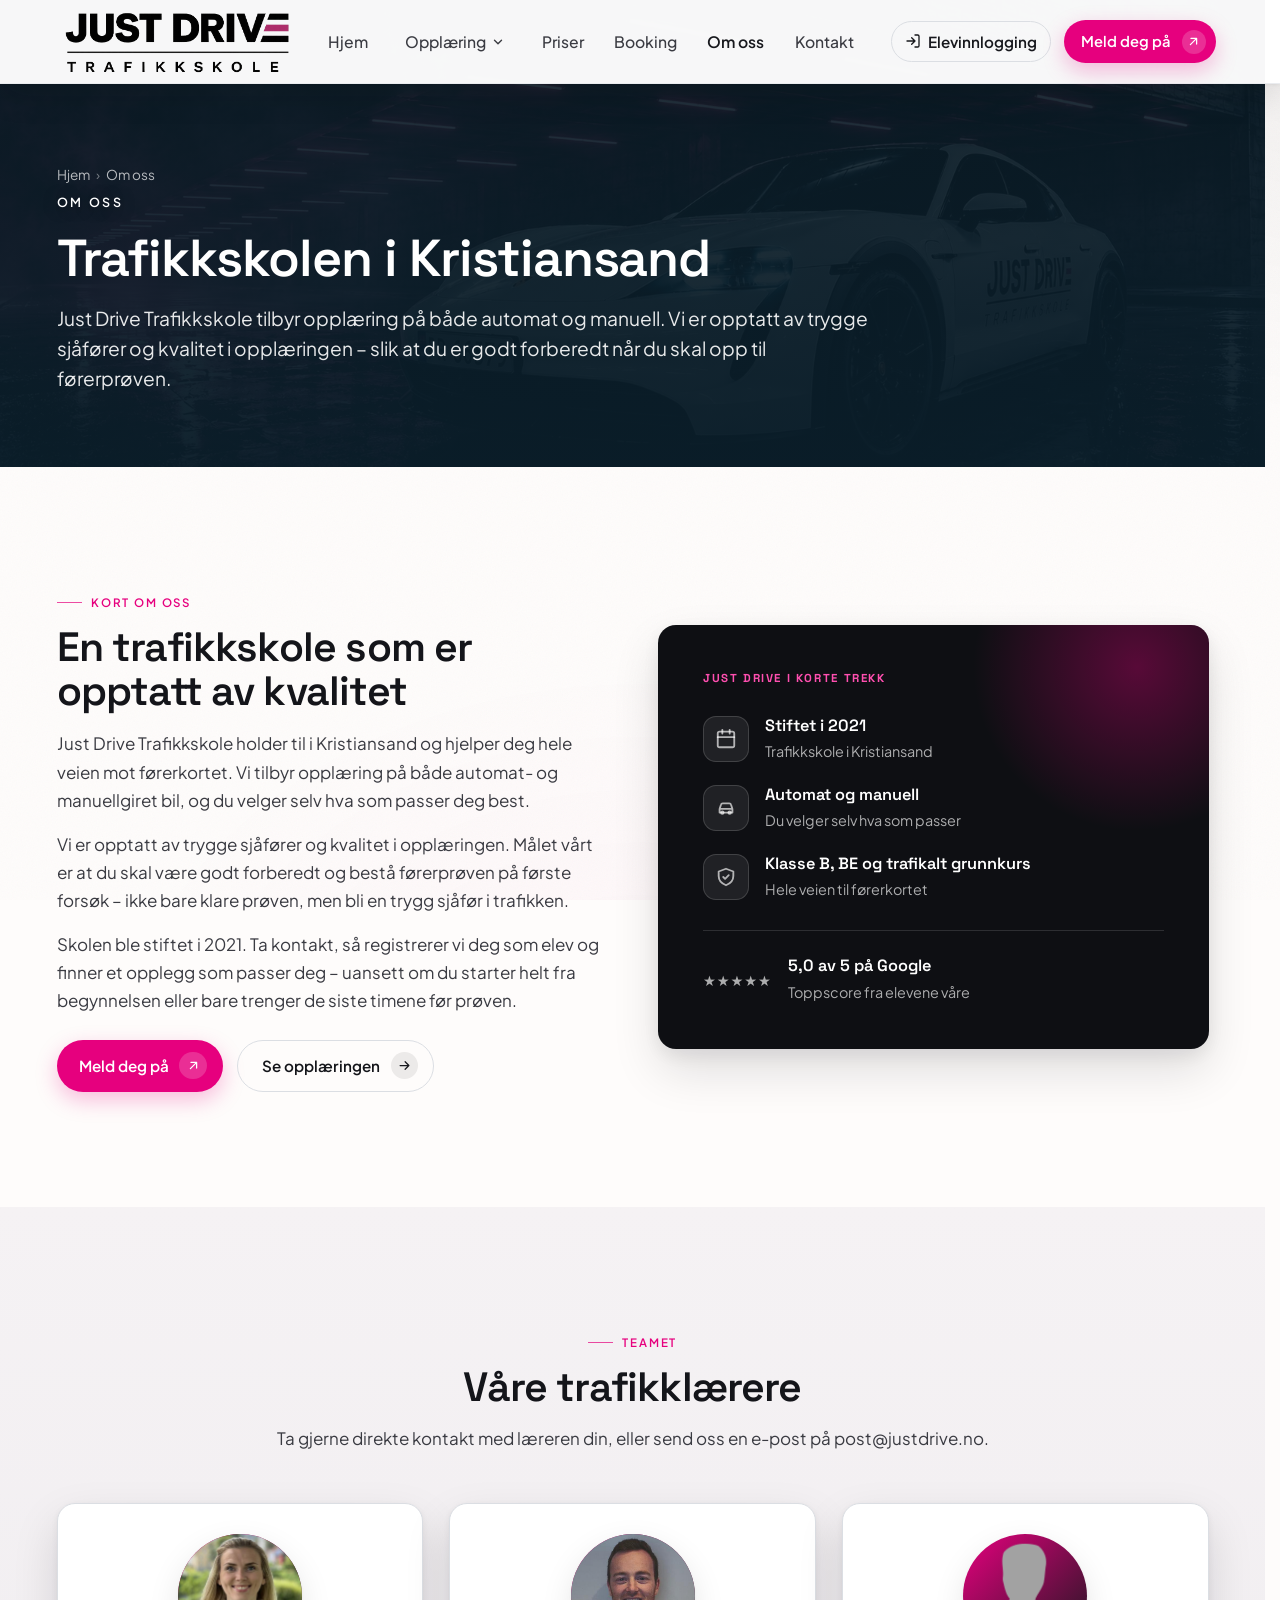
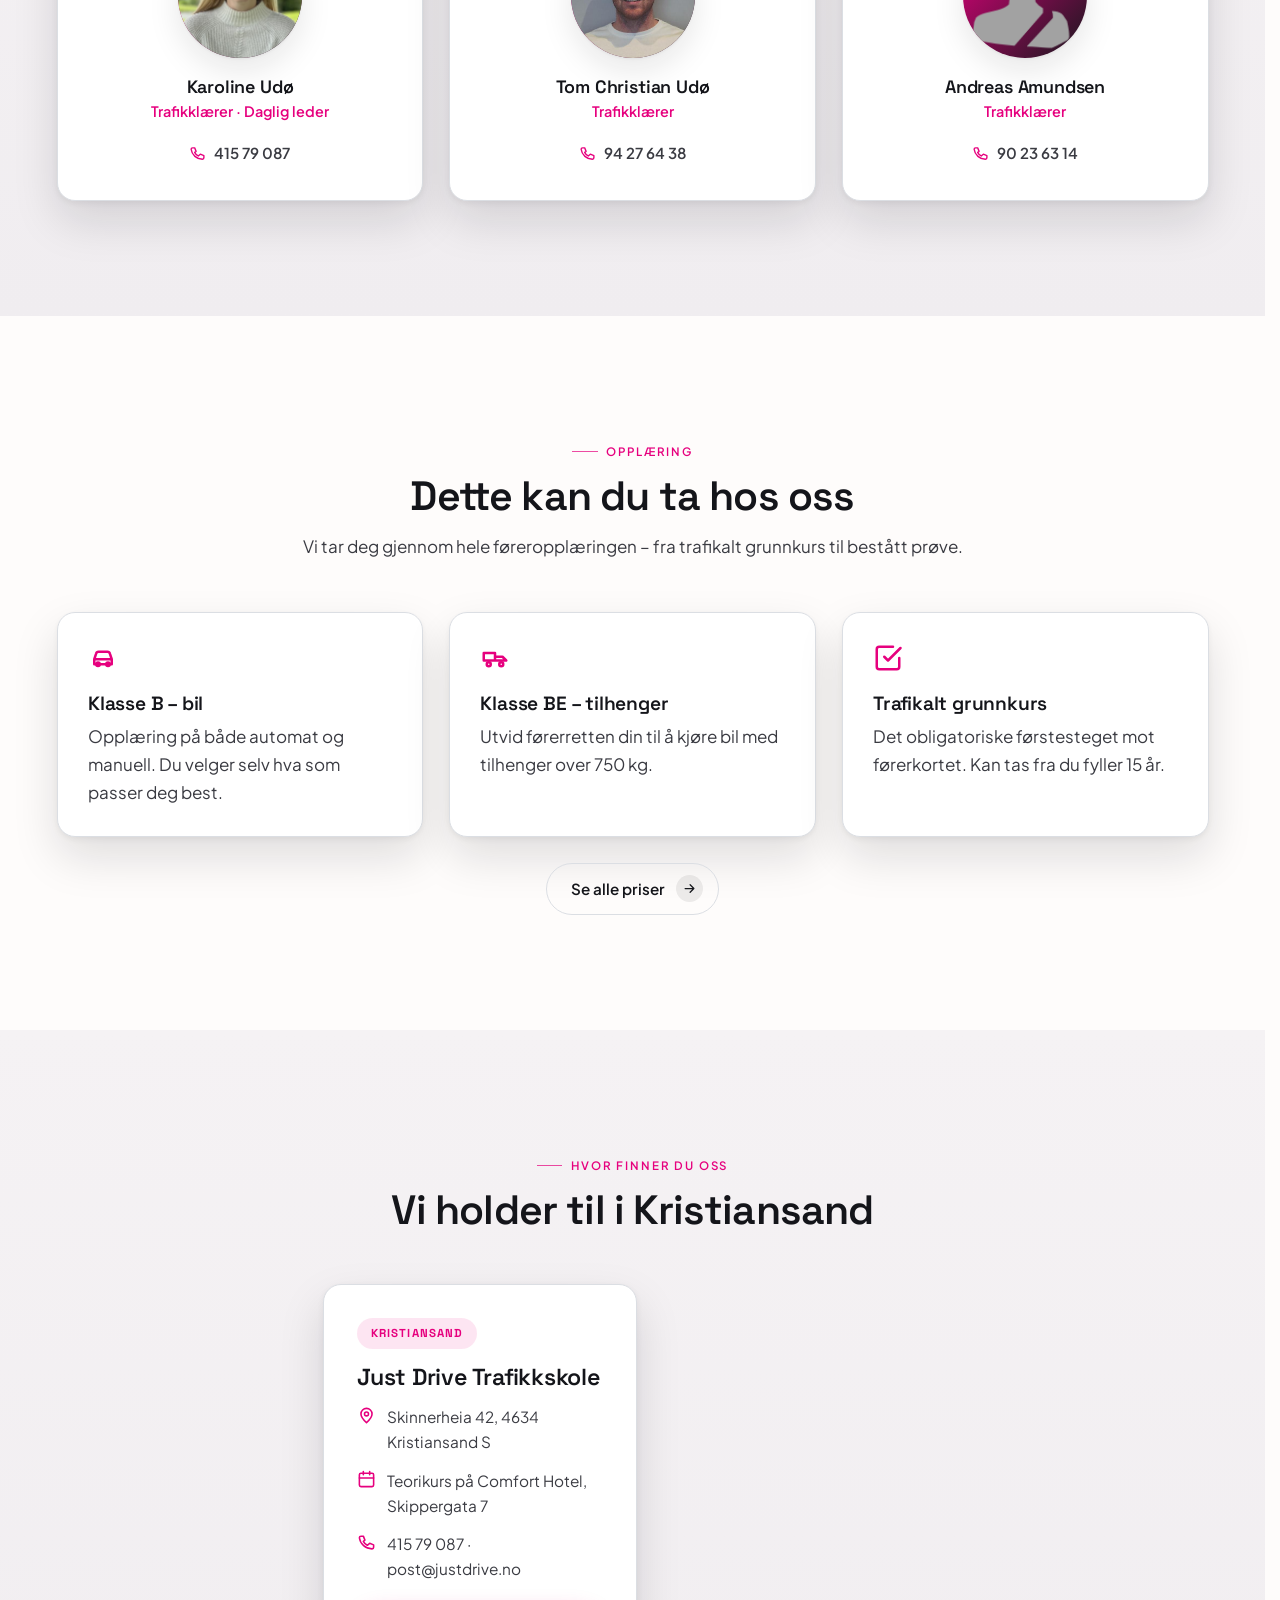
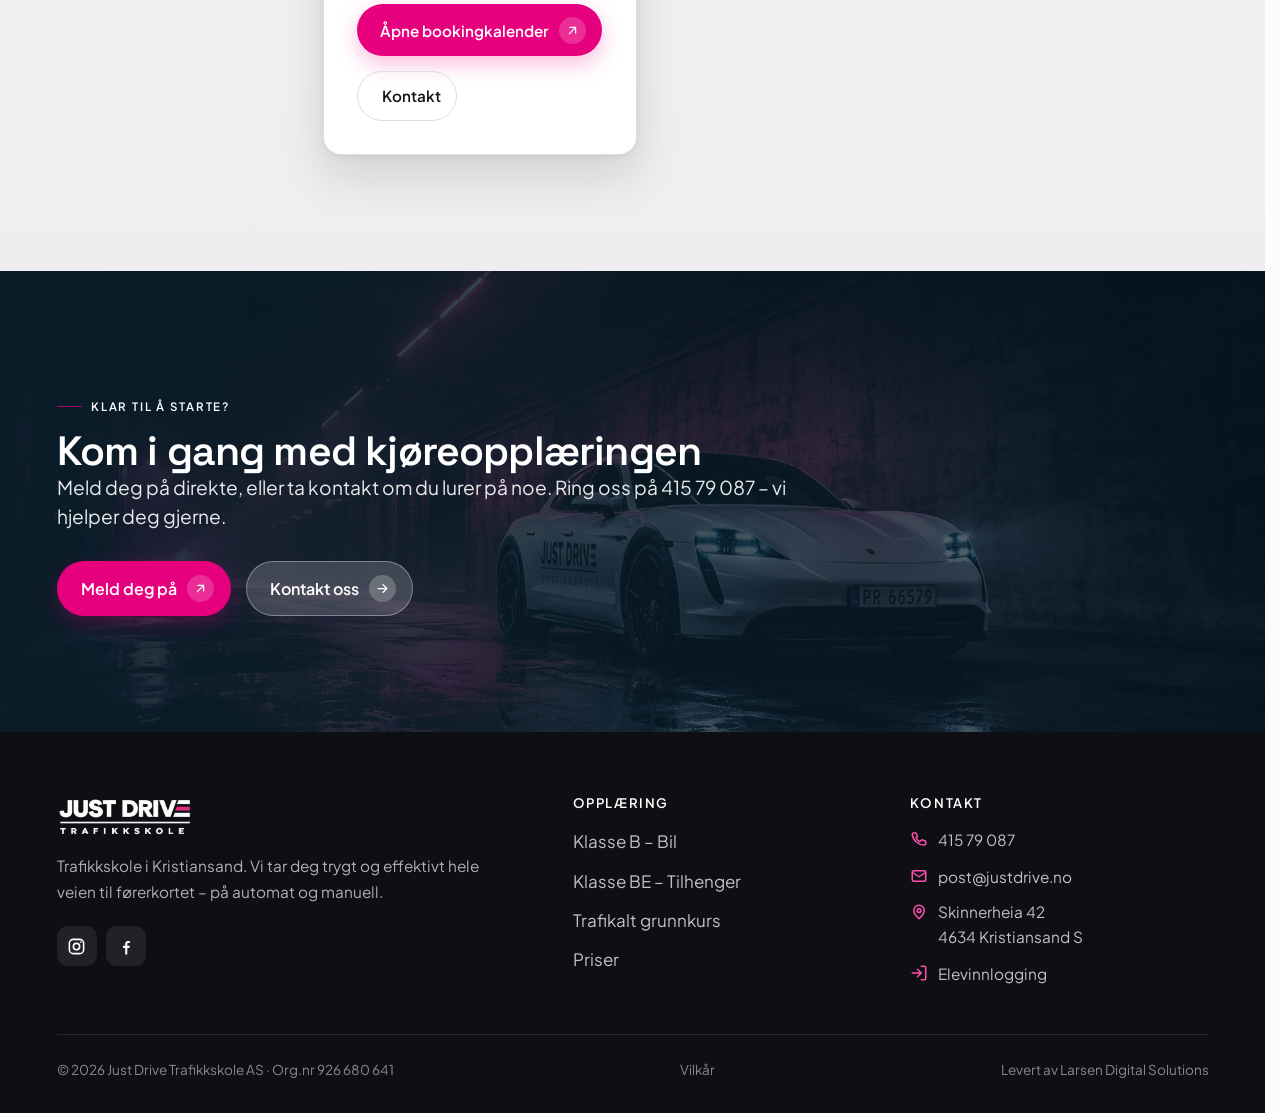
==== commit 7bf48b1b: "om-oss: bytt bilde med proft fakta-kort; E-stripe klasser + trappe-favicon; følg-oss-bånd; tone ned " ====
--- a/om-oss.html
+++ b/om-oss.html
@@ -43,6 +43,18 @@
     .team__tel { display: inline-flex; align-items: center; gap: .5rem; font-weight: 600; font-size: .94rem; color: var(--ink-2); }
     .team__tel svg { width: 17px; height: 17px; color: var(--accent); flex: none; }
     .team__tel:hover { color: var(--brand); }
+    /* Fakta-kort (erstatter bilde i "Kort om oss") */
+    .about-facts { position: relative; overflow: hidden; background: var(--bg-deep); color: #fff; border-radius: var(--r-card); padding: clamp(1.9rem, 3.5vw, 2.9rem); box-shadow: var(--shadow-md); }
+    .about-facts::before { content: ''; position: absolute; top: -30%; right: -18%; width: 62%; height: 80%; background: radial-gradient(circle, rgba(230,0,126,.34), transparent 68%); pointer-events: none; }
+    .about-facts__eyebrow { position: relative; display: block; font-family: var(--font-display); font-weight: 700; font-size: .72rem; letter-spacing: .14em; text-transform: uppercase; color: var(--accent-bright); margin-bottom: 1.7rem; }
+    .about-facts__list { position: relative; list-style: none; padding: 0; margin: 0; display: grid; gap: 1.3rem; }
+    .about-facts__list li { display: flex; gap: 1rem; align-items: flex-start; }
+    .about-facts__ic { flex: none; width: 46px; height: 46px; border-radius: 13px; display: grid; place-items: center; background: rgba(255,255,255,.08); border: 1px solid rgba(255,255,255,.15); color: var(--accent-bright); }
+    .about-facts__ic svg { width: 22px; height: 22px; }
+    .about-facts b { display: block; font-family: var(--font-display); font-weight: 600; font-size: 1.02rem; line-height: 1.25; }
+    .about-facts__list span, .about-facts__rating span { color: rgba(255,255,255,.66); font-size: .9rem; }
+    .about-facts__rating { position: relative; margin-top: 1.7rem; padding-top: 1.6rem; border-top: 1px solid rgba(255,255,255,.13); display: flex; gap: 1rem; align-items: center; }
+    .about-facts__stars { flex: none; color: var(--gold); font-size: 1.4rem; letter-spacing: .06em; }
   </style>
 </head>
 <body>
@@ -130,7 +142,27 @@
               <a class="btn btn--ghost" href="klasse-b.html">Se opplæringen<span class="btn__icon" aria-hidden="true"><svg viewBox="0 0 24 24" fill="none" stroke="currentColor" stroke-width="2" stroke-linecap="round" stroke-linejoin="round"><path d="M5 12h14M13 6l6 6-6 6"/></svg></span></a>
             </div>
           </div>
-          <div class="split__media"><img decoding="async" src="img/om-oss.jpg" alt="Just Drive Trafikkskole – skolebilen i Kristiansand" loading="lazy" width="399" height="501"></div>
+          <div class="about-facts reveal">
+            <span class="about-facts__eyebrow">Just Drive i korte trekk</span>
+            <ul class="about-facts__list">
+              <li>
+                <span class="about-facts__ic" aria-hidden="true"><svg viewBox="0 0 24 24" fill="none" stroke="currentColor" stroke-width="2" stroke-linecap="round" stroke-linejoin="round"><rect x="3" y="4" width="18" height="17" rx="2"/><path d="M16 2v4M8 2v4M3 10h18"/></svg></span>
+                <div><b>Stiftet i 2021</b><span>Trafikkskole i Kristiansand</span></div>
+              </li>
+              <li>
+                <span class="about-facts__ic" aria-hidden="true"><svg viewBox="0 0 24 24" fill="none" stroke="currentColor" stroke-width="2" stroke-linecap="round" stroke-linejoin="round"><path d="M5 13l1.5-4.5A2 2 0 0 1 8.4 7h7.2a2 2 0 0 1 1.9 1.5L19 13M5 13h14v4H5z"/><circle cx="8" cy="17" r="1.4"/><circle cx="16" cy="17" r="1.4"/></svg></span>
+                <div><b>Automat og manuell</b><span>Du velger selv hva som passer</span></div>
+              </li>
+              <li>
+                <span class="about-facts__ic" aria-hidden="true"><svg viewBox="0 0 24 24" fill="none" stroke="currentColor" stroke-width="2" stroke-linecap="round" stroke-linejoin="round"><path d="M12 3 4 6v5c0 5 3.4 8.3 8 10 4.6-1.7 8-5 8-10V6l-8-3Z"/><path d="m9 12 2 2 4-4"/></svg></span>
+                <div><b>Klasse B, BE og trafikalt grunnkurs</b><span>Hele veien til førerkortet</span></div>
+              </li>
+            </ul>
+            <div class="about-facts__rating">
+              <span class="about-facts__stars" aria-label="5 av 5 stjerner">★★★★★</span>
+              <div><b>5,0 av 5 på Google</b><span>Toppscore fra elevene våre</span></div>
+            </div>
+          </div>
         </div>
       </div>
     </section>
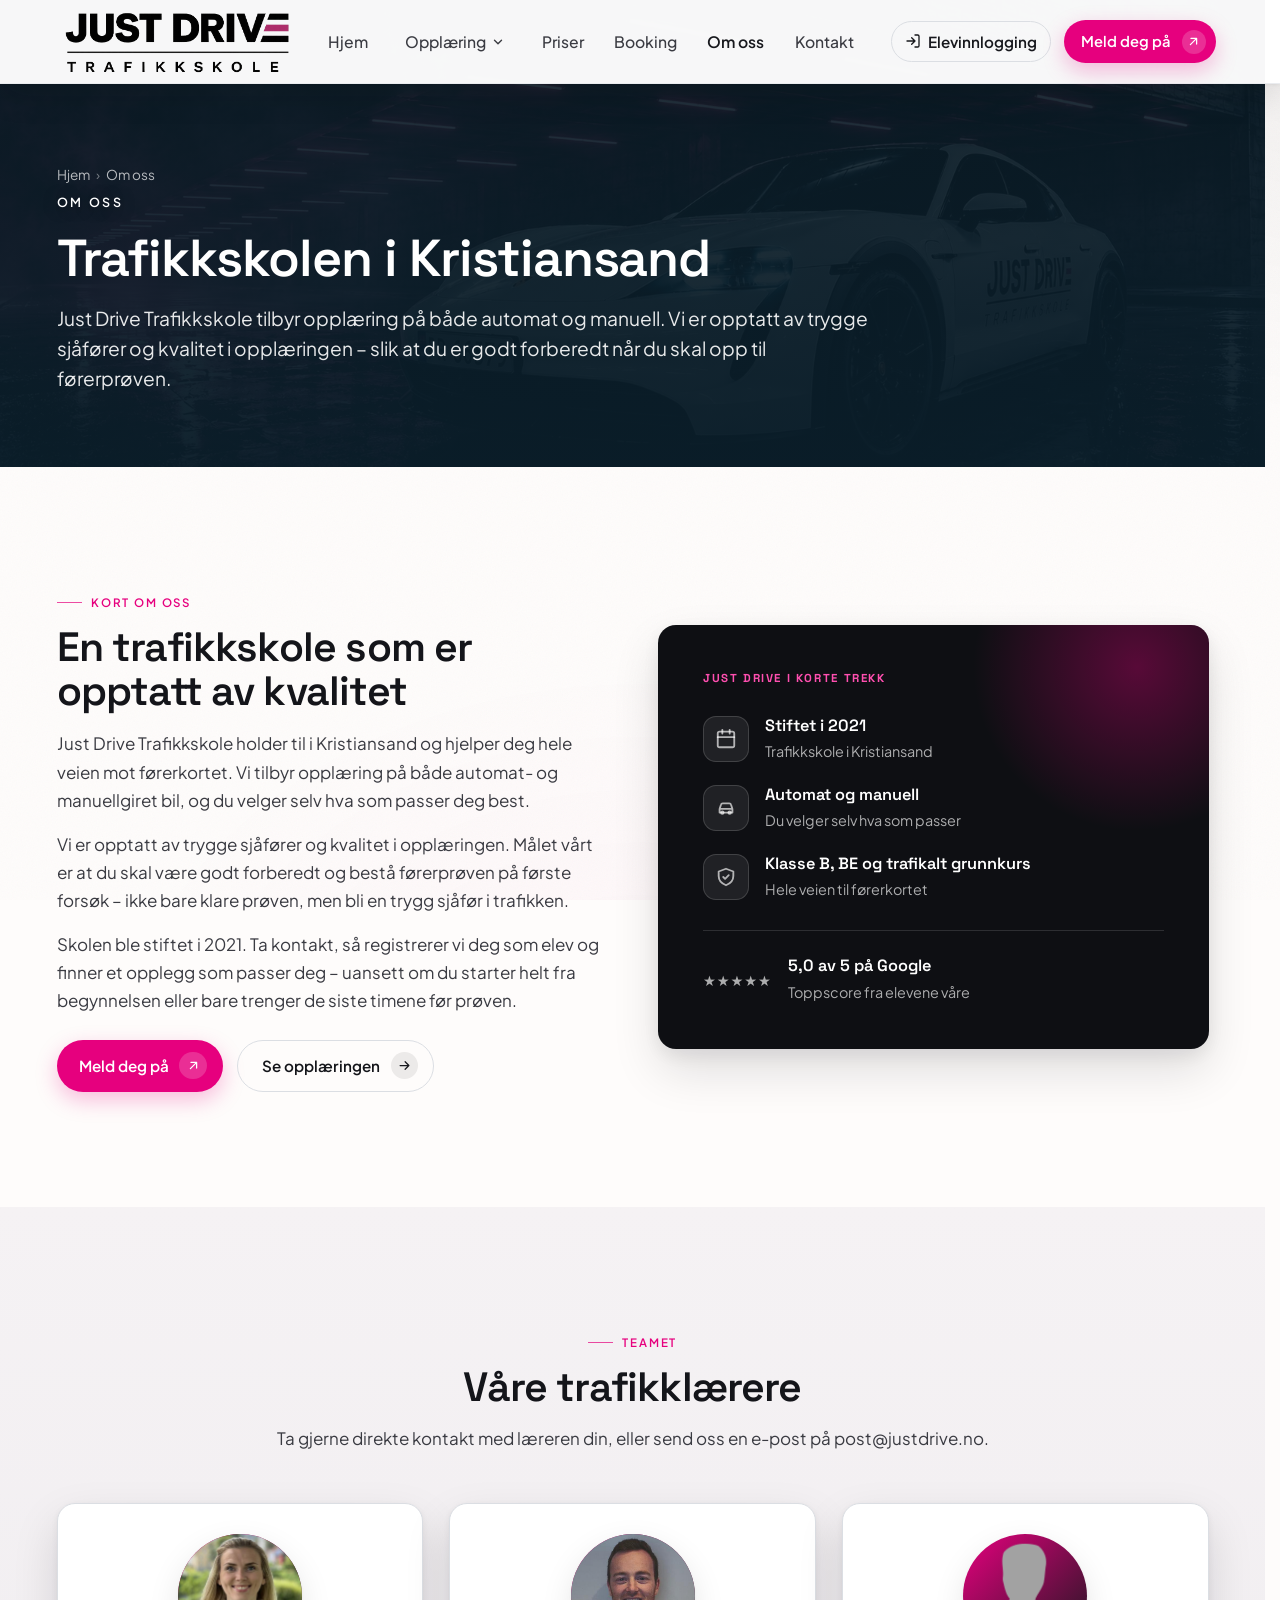
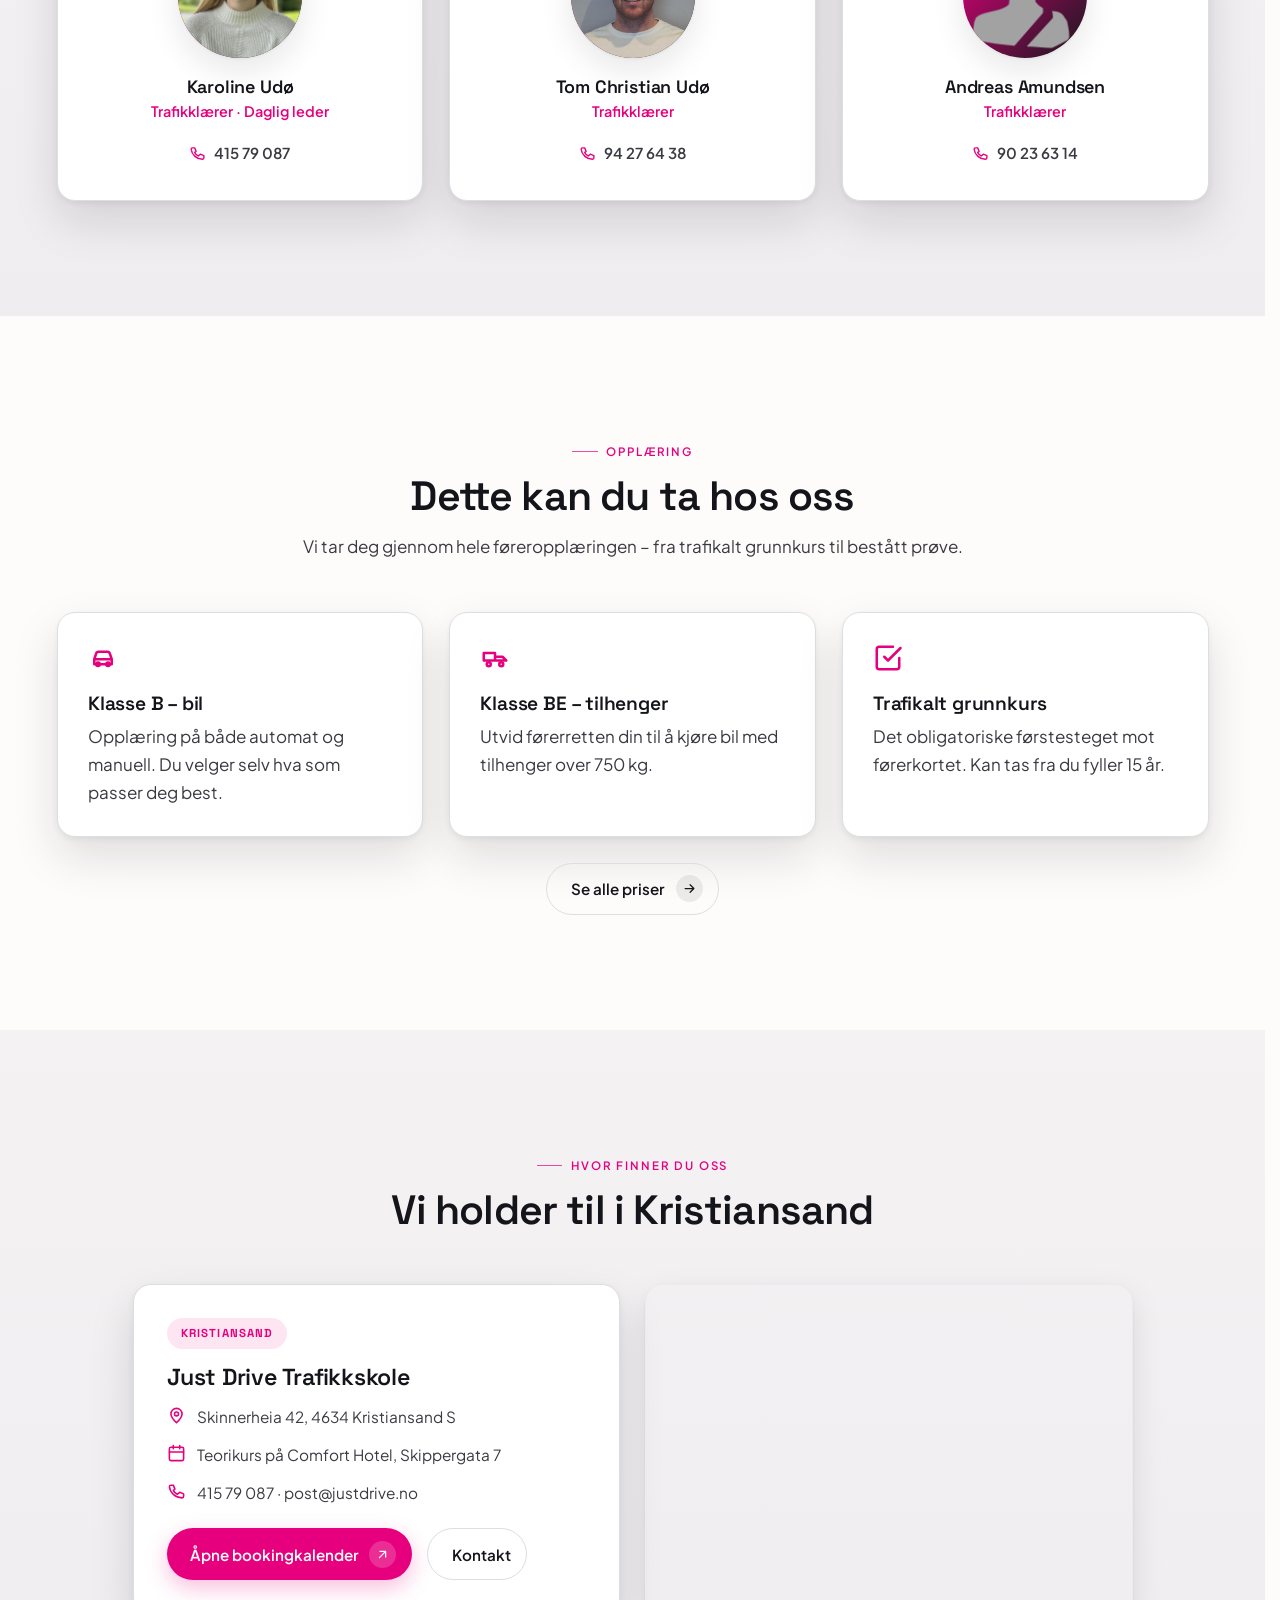
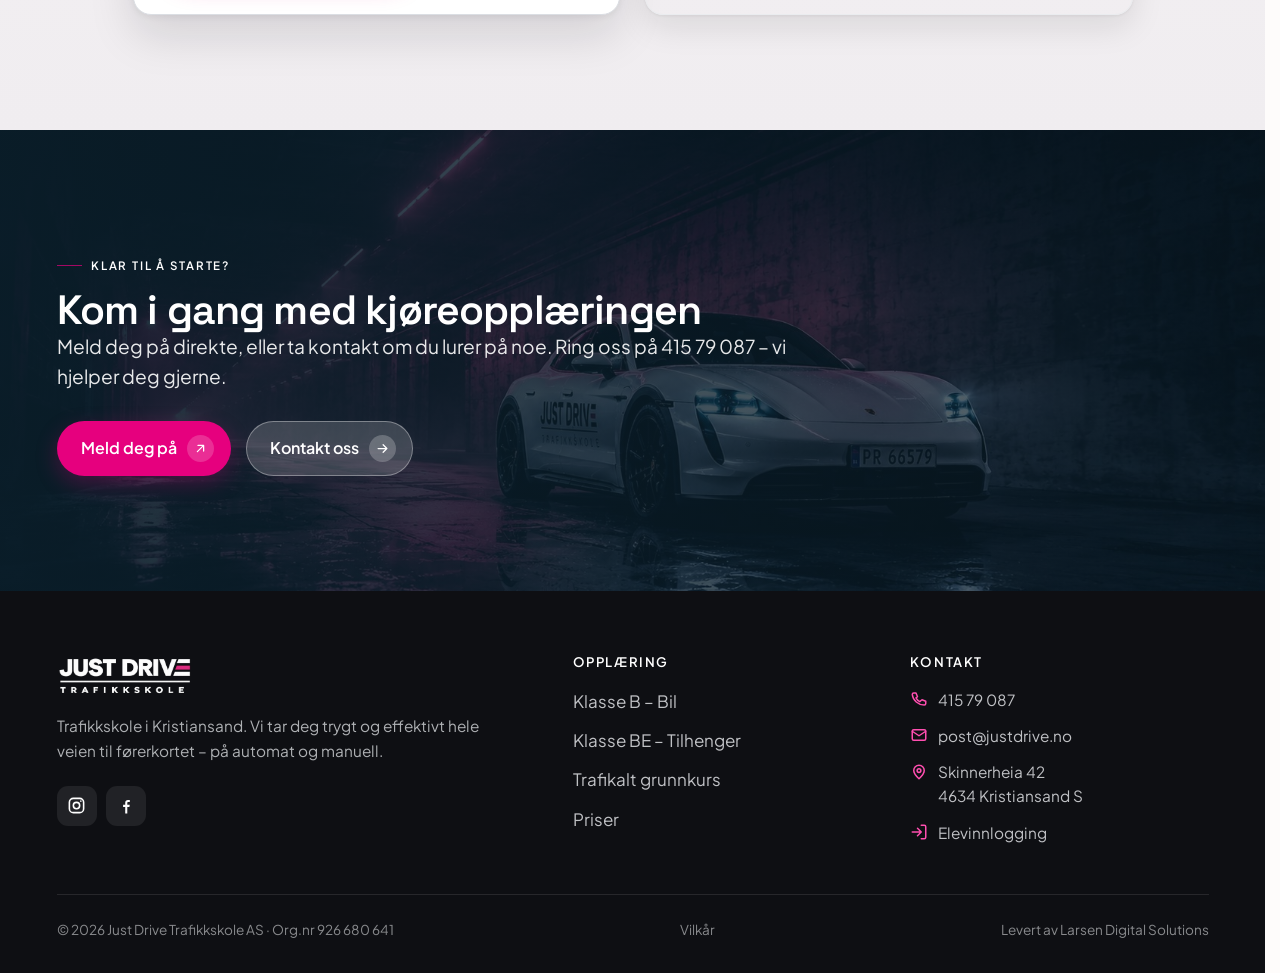
==== commit 2effb522: "om-oss: legg til Google Maps ved stedskortet (Skinnerheia 42) Co-Authored-By: Claude Opus 4.8 (1M co" ====
--- a/om-oss.html
+++ b/om-oss.html
@@ -55,6 +55,9 @@
     .about-facts__list span, .about-facts__rating span { color: rgba(255,255,255,.66); font-size: .9rem; }
     .about-facts__rating { position: relative; margin-top: 1.7rem; padding-top: 1.6rem; border-top: 1px solid rgba(255,255,255,.13); display: flex; gap: 1rem; align-items: center; }
     .about-facts__stars { flex: none; color: var(--gold); font-size: 1.4rem; letter-spacing: .06em; }
+    /* Google Maps ved stedskortet */
+    .loc-map { border-radius: var(--r-card); overflow: hidden; box-shadow: var(--shadow-sm); border: 1px solid var(--hairline-soft); min-height: 320px; }
+    .loc-map iframe { width: 100%; height: 100%; min-height: 320px; border: 0; display: block; filter: grayscale(.15); }
   </style>
 </head>
 <body>
@@ -236,7 +239,7 @@
           <span class="eyebrow eyebrow--center">Hvor finner du oss</span>
           <h2>Vi holder til i Kristiansand</h2>
         </div>
-        <div class="ploc reveal" style="max-width:620px;margin-inline:auto">
+        <div class="ploc reveal" style="max-width:1000px;margin-inline:auto;align-items:stretch">
           <article class="card loc-card">
             <span class="loc-card__tag">Kristiansand</span>
             <h3>Just Drive Trafikkskole</h3>
@@ -250,6 +253,9 @@
               <a class="btn btn--ghost" href="kontakt.html">Kontakt</a>
             </div>
           </article>
+          <div class="loc-map">
+            <iframe title="Kart – Skinnerheia 42, 4634 Kristiansand" src="https://www.google.com/maps?q=Skinnerheia%2042%2C%204634%20Kristiansand&amp;output=embed" loading="lazy" referrerpolicy="no-referrer-when-downgrade"></iframe>
+          </div>
         </div>
       </div>
     </section>
